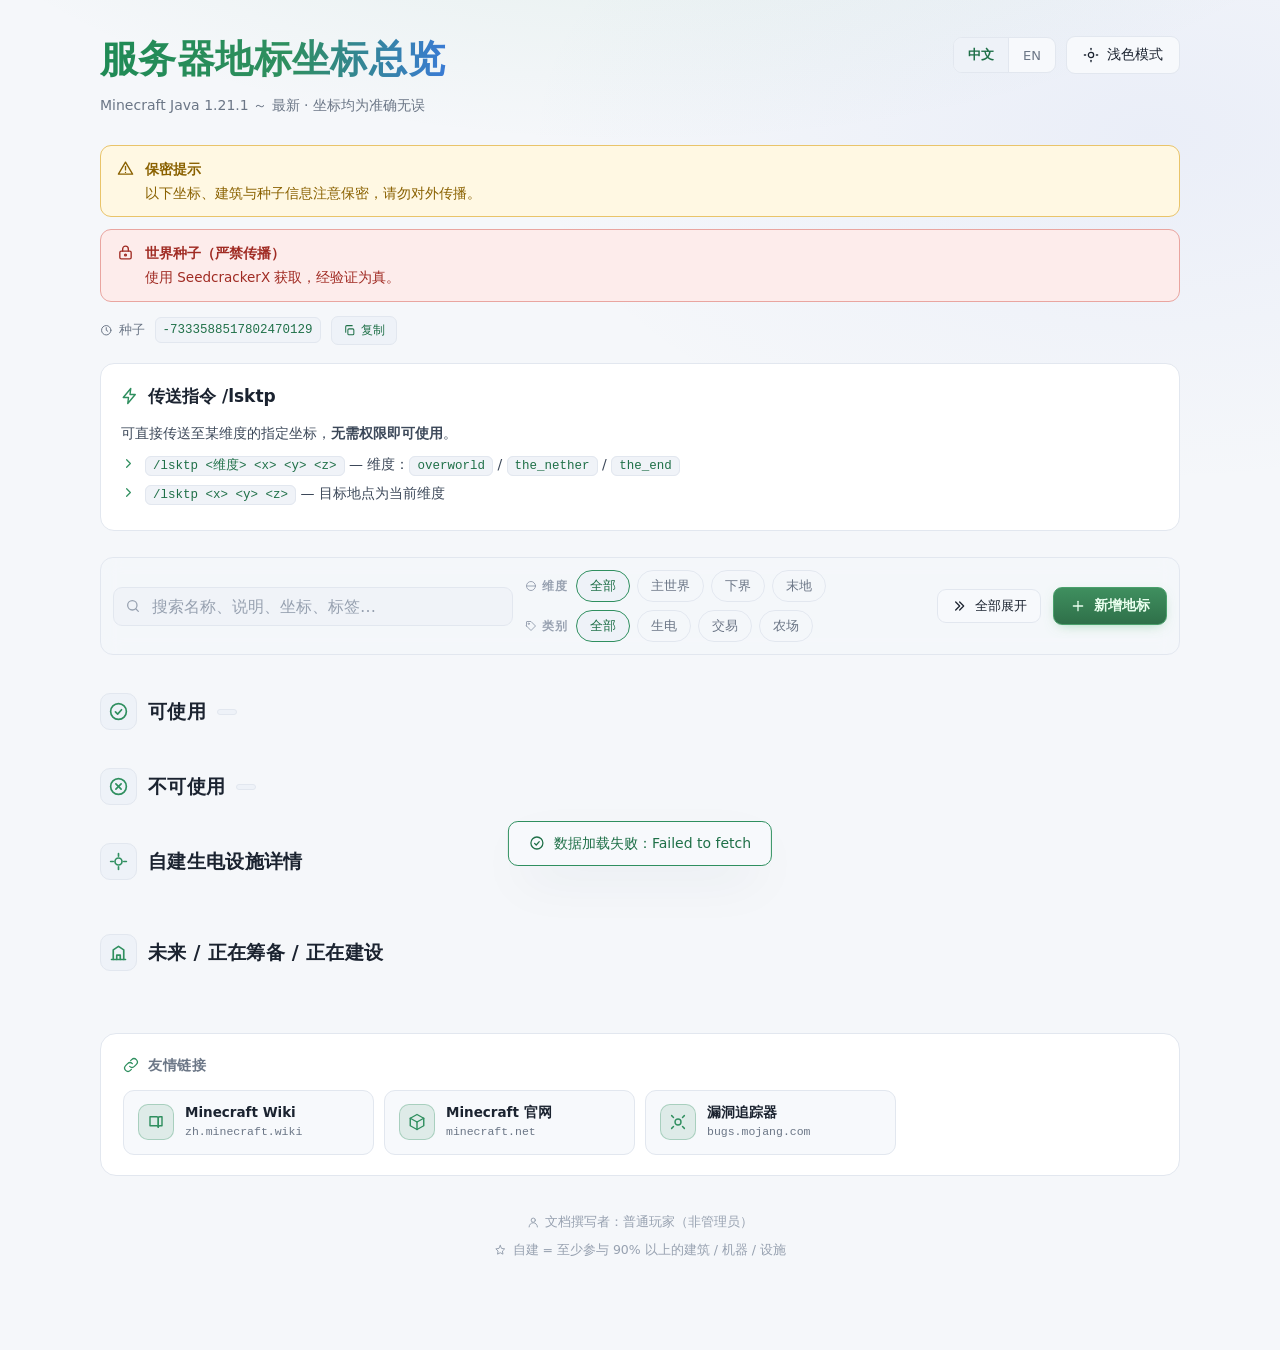
==== index.html @ e6a39f5c "Initial commit" ====
<!DOCTYPE html>
<html lang="zh-CN" data-theme="dark">
<head>
<meta charset="UTF-8">
<meta name="viewport" content="width=device-width, initial-scale=1, viewport-fit=cover, maximum-scale=5">
<meta name="theme-color" content="#0e1116">
<title>服务器地标坐标总览</title>
<style>
  :root[data-theme="dark"]{
    --bg:#0e1116; --bg-grad-1:rgba(60,140,95,.18); --bg-grad-2:rgba(90,110,220,.08);
    --panel:#161b22; --panel-2:#1c2230; --border:#252d3a; --border-hover:#3a475d;
    --text:#e6edf3; --text-2:#c6d0dc; --muted:#8b98a9; --faint:#5f6c7d;
    --accent:#5fbf7f; --accent-2:#8fe6b3;
    --over:#6ee7a8; --nether:#ff8a7a; --end:#c3a6ff;
    --code-bg:#0b0f14; --code-text:#9fd8b4; --tag-bg:#1b2230;
    --warn-bg:#2a1d0c; --warn-border:#5c4318; --warn-text:#f0c674;
    --danger-bg:#2a1113; --danger-border:#5c2226; --danger-text:#ff9a95;
    --shadow:0 10px 30px -10px rgba(0,0,0,.8);
    --hero-a:#eafff1; --hero-b:#8fe6b3; --hero-c:#6ec8ff;
    --tag-tech:#6ec8ff; --tag-trade:#f0c674; --tag-farm:#8fe6b3;
    --tag-legacy:#8b98a9; --tag-cheap:#ff9a7a; --tag-dead:#ff7b7b;
    --modal-backdrop:rgba(0,0,0,.65);
  }
  :root[data-theme="light"]{
    --bg:#f5f7fa; --bg-grad-1:rgba(60,160,110,.12); --bg-grad-2:rgba(90,120,220,.07);
    --panel:#ffffff; --panel-2:#f7f9fc; --border:#e2e7ef; --border-hover:#c3cddd;
    --text:#1b2330; --text-2:#3c4859; --muted:#6b7686; --faint:#97a1b0;
    --accent:#2f8f5f; --accent-2:#1f7048;
    --over:#1f8a55; --nether:#d1452f; --end:#7a4fd6;
    --code-bg:#f0f3f8; --code-text:#1f7048; --tag-bg:#eef2f8;
    --warn-bg:#fff8e3; --warn-border:#e9c46a; --warn-text:#8a6100;
    --danger-bg:#fdeceb; --danger-border:#e9a5a0; --danger-text:#a02b23;
    --shadow:0 20px 50px -20px rgba(31,52,80,.35);
    --hero-a:#1f8a55; --hero-b:#2f8f5f; --hero-c:#3a7bd5;
    --tag-tech:#1d6fb8; --tag-trade:#a07000; --tag-farm:#1f8a55;
    --tag-legacy:#6b7686; --tag-cheap:#c2571f; --tag-dead:#c0392b;
    --modal-backdrop:rgba(40,60,90,.42);
  }
  *{box-sizing:border-box}
  html{scroll-behavior:smooth;-webkit-text-size-adjust:100%}
  body{margin:0;background:radial-gradient(1100px 520px at 50% -220px,var(--bg-grad-1),transparent 70%),radial-gradient(900px 500px at 90% 10%,var(--bg-grad-2),transparent 70%),var(--bg);background-repeat:no-repeat;color:var(--text);font-family:"Segoe UI",system-ui,-apple-system,"PingFang SC","Hiragino Sans GB","Microsoft YaHei",sans-serif;line-height:1.65;-webkit-font-smoothing:antialiased;transition:background-color .3s ease,color .3s ease;overflow-x:hidden}
  .wrap{max-width:1120px;margin:0 auto;padding:36px 20px 90px}
  [data-anchor]{scroll-margin-top:100px}
  body.is-mobile [data-anchor]{scroll-margin-top:180px}
  .ico{width:1em;height:1em;display:inline-block;vertical-align:-0.13em;flex-shrink:0;fill:none;stroke:currentColor;stroke-width:1.9;stroke-linecap:round;stroke-linejoin:round}
  .hero-top{display:flex;justify-content:space-between;align-items:flex-start;gap:20px;flex-wrap:wrap}
  h1{margin:0;font-size:clamp(24px,3.6vw,38px);letter-spacing:.4px;line-height:1.25;background:linear-gradient(92deg,var(--hero-a),var(--hero-b) 55%,var(--hero-c));-webkit-background-clip:text;background-clip:text;color:transparent}
  .sub{color:var(--muted);font-size:14px;margin:10px 0 0}
  .stats{display:flex;gap:18px;margin-top:16px;flex-wrap:wrap}
  .stat{font-size:13px;color:var(--muted);display:flex;align-items:center;gap:7px}
  .stat b{color:var(--text);font-size:16px;font-weight:600}
  .stat .ico{font-size:15px;color:var(--accent)}
  .hero-actions{display:flex;gap:10px;flex-wrap:wrap;align-items:center}
  .lang-switch{display:inline-flex;border:1px solid var(--border);border-radius:9px;overflow:hidden;background:var(--panel-2)}
  .lang-switch button{font-size:13px;padding:8px 14px;background:transparent;border:none;color:var(--muted);transition:.16s;font-family:inherit;cursor:pointer;white-space:nowrap}
  .lang-switch button:hover{color:var(--text)}
  .lang-switch button.active{background:var(--tag-bg);color:var(--accent-2);font-weight:600}
  .lang-switch button + button{border-left:1px solid var(--border)}
  button{font-family:inherit;cursor:pointer}
  .btn{display:inline-flex;align-items:center;gap:8px;font-size:14px;padding:9px 16px;border-radius:9px;border:1px solid var(--border);background:var(--panel-2);color:var(--text);transition:.16s ease;white-space:nowrap}
  .btn:hover{border-color:var(--border-hover);transform:translateY(-1px)}
  .btn .ico{font-size:16px}
  .btn.primary{background:linear-gradient(180deg,#3f8f5f,#2f7049);border-color:#4aa06c;color:#eaffef;font-weight:600;box-shadow:0 4px 14px -6px rgba(95,191,127,.7)}
  .btn.primary:hover{filter:brightness(1.08)}
  .btn.mini{font-size:13px;padding:7px 13px}
  .btn-copy{display:inline-flex;align-items:center;gap:5px;font-size:12px;color:var(--code-text);background:var(--tag-bg);border:1px solid var(--border);padding:5px 11px;border-radius:7px;transition:.16s ease;white-space:nowrap}
  .btn-copy:hover{background:var(--panel-2);border-color:var(--border-hover)}
  .btn-copy .ico{font-size:13px}
  .btn-copy.done{background:#2c5a41;color:#eafff1;border-color:#3f8f5f}
  .notice{display:flex;gap:11px;align-items:flex-start;border-radius:11px;padding:12px 16px;font-size:13.5px;margin-top:12px;border:1px solid}
  .notice .ico{font-size:17px;margin-top:2px}
  .notice .n-body{flex:1;min-width:0}
  .notice .n-title{font-weight:600;margin-bottom:2px}
  .notice.warn{background:var(--warn-bg);border-color:var(--warn-border);color:var(--warn-text)}
  .notice.danger{background:var(--danger-bg);border-color:var(--danger-border);color:var(--danger-text)}
  .seed-row{display:flex;align-items:center;gap:10px;flex-wrap:wrap;margin-top:14px}
  .seed-label{font-size:12.5px;color:var(--muted);display:flex;align-items:center;gap:6px}
  code.inline{font-family:ui-monospace,SFMono-Regular,Consolas,Menlo,monospace;font-size:12.5px;background:var(--code-bg);border:1px solid var(--border);padding:2px 7px;border-radius:6px;color:var(--code-text)}
  .panel{background:var(--panel);border:1px solid var(--border);border-radius:14px;padding:18px 20px;margin:18px 0;transition:background-color .3s ease}
  .panel h2{margin:0 0 12px;font-size:17px;display:flex;align-items:center;gap:9px}
  .panel h2 .ico{font-size:18px;color:var(--accent)}
  .panel p{margin:6px 0;font-size:14px;color:var(--text-2)}
  .panel ul{margin:8px 0 4px;padding-left:0;list-style:none;font-size:14px;color:var(--text-2)}
  .panel li{margin:6px 0;display:flex;gap:9px;align-items:flex-start}
  .panel li .ico{font-size:15px;color:var(--accent);margin-top:3px}
  .panel .muted{color:var(--muted);font-size:13px}
  .toolbar{display:flex;gap:12px;align-items:center;flex-wrap:wrap;position:sticky;top:0;z-index:20;margin:26px 0 6px;padding:12px;background:color-mix(in srgb,var(--bg) 82%,transparent);backdrop-filter:blur(10px);-webkit-backdrop-filter:blur(10px);border:1px solid var(--border);border-radius:13px}
  .search-box{flex:1;min-width:190px;position:relative;display:flex;align-items:center}
  .search-box .ico{position:absolute;left:12px;font-size:16px;color:var(--faint);pointer-events:none}
  #search{width:100%;background:var(--code-bg);border:1px solid var(--border);border-radius:9px;padding:9px 13px 9px 38px;color:var(--text);font-size:16px;font-family:inherit;outline:none;transition:.16s;-webkit-appearance:none;appearance:none}
  #search::placeholder{color:var(--faint)}
  #search:focus{border-color:var(--accent);box-shadow:0 0 0 3px rgba(95,191,127,.13)}
  .filter-rows{display:flex;flex-direction:column;gap:8px;flex:1;min-width:0}
  .filter-row{display:flex;gap:7px;flex-wrap:wrap;align-items:center}
  .filter-label{font-size:11.5px;color:var(--faint);font-weight:600;letter-spacing:.5px;text-transform:uppercase;display:inline-flex;align-items:center;gap:5px;margin-right:2px}
  .filter-label .ico{font-size:12px}
  .chip{display:inline-flex;align-items:center;gap:6px;font-size:13px;padding:6px 13px;border-radius:999px;border:1px solid var(--border);background:transparent;color:var(--muted);transition:.16s}
  .chip .ico{font-size:14px}
  .chip:hover{color:var(--text);border-color:var(--border-hover)}
  .chip.active{background:var(--tag-bg);border-color:var(--accent);color:var(--accent-2)}
  .chip.active .ico{color:var(--accent)}
  .sec-title{display:flex;align-items:center;gap:11px;margin:38px 0 16px;font-size:19px;font-weight:600;letter-spacing:.3px}
  .sec-title .st-ico{font-size:21px;color:var(--accent);display:inline-flex;padding:7px;border-radius:10px;background:var(--tag-bg);border:1px solid var(--border)}
  .sec-title .count{font-size:12px;font-weight:500;color:var(--muted);background:var(--tag-bg);border:1px solid var(--border);padding:2px 9px;border-radius:999px}
  .lm{display:flex;justify-content:space-between;align-items:center;gap:16px;background:var(--panel);border:1px solid var(--border);border-radius:12px;padding:12px 16px;margin-bottom:10px;transition:.16s ease}
  .lm:hover{border-color:var(--border-hover);background:var(--panel-2);transform:translateY(-1px)}
  .lm-left{min-width:0;flex:1}
  .lm-name{font-weight:600;display:flex;align-items:center;gap:8px;flex-wrap:wrap;font-size:15px}
  .lm-name .ico{font-size:15px;color:var(--accent)}
  .lm-note{font-size:13px;color:var(--muted);margin-top:3px}
  .lm-right{display:flex;align-items:center;gap:10px;flex-shrink:0}
  .coords{font-family:ui-monospace,SFMono-Regular,Consolas,Menlo,monospace;font-size:13px;letter-spacing:.3px;background:var(--code-bg);border:1px solid var(--border);padding:5px 10px;border-radius:7px;color:var(--code-text);white-space:nowrap}
  .tag{font-size:11px;font-weight:600;color:var(--muted);background:var(--tag-bg);border:1px solid var(--border);padding:1px 7px;border-radius:5px;display:inline-flex;align-items:center;gap:4px;letter-spacing:.2px;line-height:1.5;transition:transform .16s ease,filter .16s ease,box-shadow .16s ease}
  .tag .ico{font-size:10px}
  .tag[data-tag]{cursor:pointer;user-select:none;-webkit-tap-highlight-color:transparent}
  .tag[data-tag]:hover{transform:translateY(-1px);filter:brightness(1.22);box-shadow:0 3px 10px -4px currentColor}
  .tag.tech{color:var(--tag-tech);border-color:color-mix(in srgb,var(--tag-tech) 40%,transparent);background:color-mix(in srgb,var(--tag-tech) 11%,transparent)}
  .tag.trade{color:var(--tag-trade);border-color:color-mix(in srgb,var(--tag-trade) 45%,transparent);background:color-mix(in srgb,var(--tag-trade) 13%,transparent)}
  .tag.farm{color:var(--tag-farm);border-color:color-mix(in srgb,var(--tag-farm) 40%,transparent);background:color-mix(in srgb,var(--tag-farm) 11%,transparent)}
  .tag.legacy{color:var(--tag-legacy);border-color:color-mix(in srgb,var(--tag-legacy) 40%,transparent);background:color-mix(in srgb,var(--tag-legacy) 10%,transparent)}
  .tag.cheap{color:var(--tag-cheap);border-color:color-mix(in srgb,var(--tag-cheap) 40%,transparent);background:color-mix(in srgb,var(--tag-cheap) 11%,transparent)}
  .tag.dead{color:var(--tag-dead);border-color:color-mix(in srgb,var(--tag-dead) 45%,transparent);background:color-mix(in srgb,var(--tag-dead) 12%,transparent)}
  .tag.self{color:var(--text-2)}
  .dim-badge{display:inline-flex;align-items:center;gap:5px;font-size:12px;padding:2px 9px;border-radius:999px;border:1px solid;white-space:nowrap}
  .dim-badge .ico{font-size:12px}
  .dim-badge.overworld{color:var(--over);border-color:color-mix(in srgb,var(--over) 40%,transparent);background:color-mix(in srgb,var(--over) 10%,transparent)}
  .dim-badge.nether{color:var(--nether);border-color:color-mix(in srgb,var(--nether) 40%,transparent);background:color-mix(in srgb,var(--nether) 10%,transparent)}
  .dim-badge.end{color:var(--end);border-color:color-mix(in srgb,var(--end) 40%,transparent);background:color-mix(in srgb,var(--end) 10%,transparent)}
  .lm.dead{opacity:.72}
  .lm.dead .coords{color:var(--muted);text-decoration:line-through;text-decoration-color:#e5534b}
  .lm-group{display:block;padding:0;overflow:hidden}
  .lm-group:hover{transform:none;background:var(--panel);border-color:var(--border-hover)}
  .lm-main{display:flex;justify-content:space-between;align-items:center;gap:16px;padding:12px 16px;cursor:pointer;outline:none;transition:background-color .16s ease}
  .lm-main:hover{background:var(--panel-2)}
  .lm-main:focus-visible{background:var(--panel-2);box-shadow:inset 0 0 0 2px var(--accent)}
  .lm-group.open .lm-main{background:var(--panel-2)}
  .child-count{font-size:11px;font-weight:500;color:var(--accent-2);background:color-mix(in srgb,var(--accent) 12%,transparent);border:1px solid color-mix(in srgb,var(--accent) 35%,transparent);padding:1px 8px;border-radius:999px;display:inline-flex;align-items:center;gap:4px}
  .child-count .ico{font-size:11px}
  .expand-hint{display:inline-flex;align-items:center;gap:6px;font-size:12.5px;color:var(--muted);background:var(--tag-bg);border:1px solid var(--border);padding:5px 11px;border-radius:7px;transition:.16s ease}
  .lm-main:hover .expand-hint{color:var(--accent-2);border-color:var(--border-hover)}
  .chev{transition:transform .22s ease;font-size:13px}
  .lm-group.open .chev{transform:rotate(90deg)}
  .lm-children{display:none;border-top:1px solid var(--border);padding:8px 12px 12px 14px;background:color-mix(in srgb,var(--panel-2) 60%,transparent)}
  .lm-group.open .lm-children{display:block}
  .child-row{display:flex;align-items:center;gap:10px;padding:8px 10px;border-radius:9px;transition:background-color .16s ease}
  .child-row + .child-row{border-top:1px dashed color-mix(in srgb,var(--border) 80%,transparent)}
  .child-row:hover{background:var(--panel-2)}
  .child-label{display:inline-flex;align-items:center;gap:6px;font-size:12.5px;color:var(--muted);min-width:74px;flex-shrink:0}
  .child-label .ico{font-size:12px;color:var(--accent)}
  .child-row .coords{flex-shrink:0}
  .child-row .btn-copy{margin-left:auto}
  .machines{display:grid;grid-template-columns:repeat(auto-fill,minmax(340px,1fr));gap:14px}
  .machine{background:var(--panel);border:1px solid var(--border);border-radius:13px;padding:16px 18px;transition:.16s ease}
  .machine:hover{border-color:var(--border-hover);transform:translateY(-2px)}
  .machine h3{margin:0 0 12px;font-size:16px;display:flex;align-items:center;gap:9px;flex-wrap:wrap}
  .machine h3 .ico{font-size:17px;color:var(--accent)}
  .kv{display:flex;gap:9px;font-size:13.5px;margin:7px 0;align-items:flex-start}
  .kv .k{color:var(--muted);flex-shrink:0;min-width:44px;display:inline-flex;align-items:center;gap:5px;font-size:12.5px}
  .kv .k .ico{font-size:13px;color:var(--accent)}
  .kv .v{color:var(--text-2);min-width:0}
  .kv .v code{font-family:ui-monospace,SFMono-Regular,Consolas,Menlo,monospace;font-size:12.5px;color:var(--code-text);background:var(--code-bg);border:1px solid var(--border);padding:1px 7px;border-radius:5px;display:inline-block;margin:2px 4px 2px 0}
  .products{display:flex;flex-wrap:wrap;gap:6px;margin-top:2px}
  .products span{font-size:12px;color:var(--muted);background:var(--tag-bg);border:1px solid var(--border);padding:1px 8px;border-radius:6px}
  .future{display:grid;grid-template-columns:repeat(auto-fill,minmax(240px,1fr));gap:12px}
  .fut{display:flex;align-items:center;gap:10px;background:var(--panel);border:1px dashed var(--border-hover);border-radius:11px;padding:13px 16px;font-size:14.5px;color:var(--text-2);flex-wrap:wrap}
  .fut .ico{font-size:15px;color:var(--accent)}
  .fut .fut-note{font-size:12px;color:var(--muted);margin-left:auto;white-space:nowrap}
  .friend-links{margin-top:46px;background:var(--panel);border:1px solid var(--border);border-radius:16px;padding:20px 22px}
  .friend-links h3{margin:0 0 14px;font-size:13.5px;font-weight:600;letter-spacing:.6px;text-transform:uppercase;color:var(--muted);display:flex;align-items:center;gap:9px}
  .friend-links h3 .ico{font-size:16px;color:var(--accent)}
  .flink-list{display:grid;grid-template-columns:repeat(auto-fill,minmax(220px,1fr));gap:10px}
  .flink{display:flex;align-items:center;gap:11px;padding:12px 14px;border-radius:11px;background:var(--panel-2);border:1px solid var(--border);color:var(--text-2);text-decoration:none;transition:.16s ease;min-width:0}
  .flink:hover{border-color:color-mix(in srgb,var(--accent) 55%,transparent);transform:translateY(-2px)}
  .flink-ico{width:36px;height:36px;flex-shrink:0;border-radius:10px;display:inline-flex;align-items:center;justify-content:center;background:color-mix(in srgb,var(--accent) 12%,transparent);border:1px solid color-mix(in srgb,var(--accent) 30%,transparent);color:var(--accent);font-size:18px}
  .flink-body{display:flex;flex-direction:column;gap:1px;flex:1;min-width:0}
  .flink-title{font-weight:600;font-size:13.5px;color:var(--text);line-height:1.35;overflow:hidden;text-overflow:ellipsis;white-space:nowrap}
  .flink-sub{font-size:11.5px;color:var(--muted);font-family:ui-monospace,monospace;overflow:hidden;text-overflow:ellipsis;white-space:nowrap}
  .flink-ext{font-size:14px;color:var(--faint);flex-shrink:0}
  #toast{position:fixed;left:50%;bottom:34px;transform:translate(-50%,20px);display:flex;align-items:center;gap:9px;background:var(--panel-2);border:1px solid var(--accent);color:var(--accent-2);padding:10px 20px;border-radius:10px;font-size:14px;opacity:0;pointer-events:none;transition:.25s ease;z-index:99;box-shadow:var(--shadow);max-width:calc(100vw - 32px)}
  #toast.show{opacity:1;transform:translate(-50%,0)}
  #toast .ico{font-size:16px}
  .empty{text-align:center;color:var(--muted);font-size:14px;padding:50px 0;display:none}
  .empty .ico{font-size:34px;color:var(--faint);display:block;margin:0 auto 12px}
  footer{margin-top:36px;text-align:center;color:var(--faint);font-size:12.5px;display:flex;flex-direction:column;align-items:center;gap:8px}

  /* ==================== 新增地标模态弹窗样式 ==================== */
  .add-modal{position:fixed;inset:0;z-index:300;display:flex;align-items:center;justify-content:center;padding:20px;opacity:0;pointer-events:none;transition:opacity .22s ease}
  .add-modal.open{opacity:1;pointer-events:auto}
  .add-modal-backdrop{position:absolute;inset:0;background:var(--modal-backdrop);backdrop-filter:blur(5px);-webkit-backdrop-filter:blur(5px)}
  .add-modal-box{position:relative;z-index:1;background:var(--panel);border:1px solid var(--border);border-radius:16px;padding:28px 30px 24px;max-width:560px;width:100%;max-height:85vh;overflow-y:auto;box-shadow:var(--shadow);transform:translateY(14px) scale(.96);transition:transform .24s cubic-bezier(.2,.9,.3,1.2)}
  .add-modal.open .add-modal-box{transform:translateY(0) scale(1)}
  .add-modal-close{position:absolute;top:14px;right:14px;width:34px;height:34px;border-radius:9px;display:inline-flex;align-items:center;justify-content:center;background:transparent;border:1px solid var(--border);color:var(--muted);font-size:16px;transition:.16s;cursor:pointer}
  .add-modal-close:hover{color:var(--text);border-color:var(--border-hover);background:var(--panel-2)}
  .add-modal-title{margin:0 0 4px;font-size:20px;font-weight:700;display:flex;align-items:center;gap:10px}
  .add-modal-title .ico{font-size:22px;color:var(--accent)}
  .add-modal-subtitle{margin:0 0 20px;font-size:13px;color:var(--muted)}
  .add-form{display:flex;flex-direction:column;gap:16px}
  .form-group{display:flex;flex-direction:column;gap:5px}
  .form-row{display:grid;grid-template-columns:1fr 1fr;gap:12px}
  .form-row-3{grid-template-columns:1fr 1fr 1fr}
  .form-label{font-size:13px;font-weight:600;color:var(--text-2);display:flex;align-items:center;gap:4px}
  .required{color:#e5534b;font-weight:700}
  .form-input,.form-select,.form-textarea{width:100%;background:var(--code-bg);border:1px solid var(--border);border-radius:9px;padding:10px 13px;color:var(--text);font-size:15px;font-family:inherit;outline:none;transition:.16s;-webkit-appearance:none;appearance:none}
  .form-input:focus,.form-select:focus,.form-textarea:focus{border-color:var(--accent);box-shadow:0 0 0 3px rgba(95,191,127,.13)}
  .form-input::placeholder{color:var(--faint)}
  .form-select{background-image:url("data:image/svg+xml,%3Csvg xmlns='http://www.w3.org/2000/svg' width='12' height='12' viewBox='0 0 24 24' fill='none' stroke='%238b98a9' stroke-width='2'%3E%3Cpath d='m6 9 6 6 6-6'/%3E%3C/svg%3E");background-repeat:no-repeat;background-position:right 12px center;padding-right:36px;cursor:pointer}
  .form-textarea{resize:vertical;min-height:70px;line-height:1.6}
  .form-error{font-size:12px;color:#e5534b;min-height:0;transition:min-height .16s}
  .form-error.show{min-height:16px}
  .tag-picker{display:flex;flex-wrap:wrap;gap:7px}
  .tag-chip{display:inline-flex;align-items:center;font-size:13px;padding:6px 14px;border-radius:999px;border:1px solid var(--border);background:transparent;color:var(--muted);transition:.16s;cursor:pointer;font-family:inherit}
  .tag-chip:hover{border-color:var(--border-hover);color:var(--text)}
  .tag-chip.active{background:color-mix(in srgb,var(--accent) 14%,transparent);border-color:color-mix(in srgb,var(--accent) 55%,transparent);color:var(--accent-2);font-weight:600}
  .mode-switch{display:inline-flex;border:1px solid var(--border);border-radius:9px;overflow:hidden;background:var(--panel-2)}
  .mode-btn{font-size:13px;padding:8px 16px;background:transparent;border:none;color:var(--muted);transition:.16s;cursor:pointer;font-family:inherit;white-space:nowrap}
  .mode-btn:hover{color:var(--text)}
  .mode-btn.active{background:var(--tag-bg);color:var(--accent-2);font-weight:600}
  .mode-btn + .mode-btn{border-left:1px solid var(--border)}
  .location-row{display:flex;align-items:center;gap:8px;margin-bottom:8px;flex-wrap:wrap}
  .location-row .form-input{flex:1;min-width:80px}
  .location-row .location-label{flex:0 0 100px;font-size:12px}
  .location-row .btn-remove-location{width:36px;height:36px;border-radius:8px;display:inline-flex;align-items:center;justify-content:center;background:transparent;border:1px solid var(--border);color:var(--muted);font-size:14px;transition:.16s;cursor:pointer;flex-shrink:0}
  .location-row .btn-remove-location:hover{color:#e5534b;border-color:#e5534b;background:color-mix(in srgb,#e5534b 10%,transparent)}
  .btn-add-location{display:inline-flex;align-items:center;gap:6px;font-size:13px;padding:7px 14px;border-radius:8px;border:1px dashed var(--border-hover);background:transparent;color:var(--muted);transition:.16s;cursor:pointer;font-family:inherit}
  .btn-add-location:hover{color:var(--accent-2);border-color:var(--accent)}
  .form-actions{display:flex;justify-content:flex-end;gap:10px;padding-top:8px;border-top:1px solid var(--border)}
  .btn-cancel{background:transparent;border:1px solid var(--border);color:var(--muted)}
  .btn-cancel:hover{color:var(--text);border-color:var(--border-hover)}

  body.is-mobile .add-modal{align-items:flex-end;padding:0}
  body.is-mobile .add-modal-box{border-radius:22px 22px 0 0;padding:28px 20px calc(24px + env(safe-area-inset-bottom,0px));max-width:100%;transform:translateY(100%);transition:transform .32s cubic-bezier(.2,.9,.3,1.02)}
  body.is-mobile .add-modal.open .add-modal-box{transform:translateY(0)}
  body.is-mobile .add-modal-box::before{content:'';position:absolute;top:9px;left:50%;transform:translateX(-50%);width:42px;height:4px;border-radius:2px;background:color-mix(in srgb,var(--muted) 50%,transparent)}
  body.is-mobile .form-row{grid-template-columns:1fr}
  body.is-mobile .form-row-3{grid-template-columns:1fr 1fr 1fr}
  body.is-mobile .form-input,body.is-mobile .form-select{font-size:16px;min-height:44px}
  body.is-mobile .tag-chip{padding:8px 16px;font-size:14px;min-height:38px}
  body.is-mobile .mode-btn{padding:10px 16px;font-size:14px;min-height:40px}
  body.is-mobile .form-actions{flex-direction:column-reverse}
  body.is-mobile .form-actions .btn{width:100%;justify-content:center;min-height:46px}

  @media (prefers-reduced-motion:reduce){*,*::before,*::after{animation-duration:.01ms !important;transition-duration:.01ms !important;scroll-behavior:auto !important}}
  body.is-mobile .wrap{padding:18px 12px calc(80px + env(safe-area-inset-bottom,0px))}
  body.is-mobile .hero-top{flex-direction:column;align-items:stretch;gap:12px}
  body.is-mobile h1{font-size:22px}
  body.is-mobile .btn .lbl{display:none}
  body.is-mobile .toolbar{margin:16px -12px 4px;padding:10px 12px;border-radius:0;flex-direction:column;align-items:stretch;background:color-mix(in srgb,var(--bg) 92%,transparent)}
  body.is-mobile .search-box{width:100%}
  body.is-mobile .lm{flex-direction:column;align-items:stretch;gap:10px;padding:14px}
  body.is-mobile .lm-right{width:100%;flex-wrap:wrap;justify-content:space-between;gap:8px;padding-top:8px;border-top:1px dashed color-mix(in srgb,var(--border) 70%,transparent)}
  body.is-mobile .machines,body.is-mobile .future{grid-template-columns:1fr}
  body.is-mobile .flink-list{grid-template-columns:1fr}
  body.is-mobile #toast{bottom:calc(80px + env(safe-area-inset-bottom,0px))}
</style>
</head>
<body>
<div class="wrap">

  <header id="anchor-hero">
    <div class="hero-top">
      <div>
        <h1>服务器地标坐标总览</h1>
        <p class="sub">Minecraft Java 1.21.1 ～ 最新 · 坐标均为准确无误</p>
      </div>
      <div class="hero-actions">
        <div class="lang-switch" role="group" aria-label="Language">
          <button data-lang="zh" class="active">中文</button>
          <button data-lang="en">EN</button>
        </div>
        <button class="btn" id="btn-theme" title="Theme">
          <svg class="ico" id="theme-ico" viewBox="0 0 24 24"><path d="M21 12.8A9 9 0 1 1 11.2 3a7 7 0 0 0 9.8 9.8z"/></svg>
          <span class="lbl" id="theme-lbl">深色模式</span>
        </button>
      </div>
    </div>
    <div class="stats" id="stats"></div>
    <div class="notice warn">
      <svg class="ico" viewBox="0 0 24 24"><path d="M12 3 2 20h20L12 3z"/><path d="M12 9v5"/><path d="M12 17.5h.01"/></svg>
      <div class="n-body">
        <div class="n-title">保密提示</div>
        <div>以下坐标、建筑与种子信息注意保密，请勿对外传播。</div>
      </div>
    </div>
    <div class="notice danger">
      <svg class="ico" viewBox="0 0 24 24"><rect x="4" y="10" width="16" height="11" rx="2"/><path d="M8 10V7a4 4 0 0 1 8 0v3"/><circle cx="12" cy="15.5" r="1.3"/></svg>
      <div class="n-body">
        <div class="n-title">世界种子（严禁传播）</div>
        <div>使用 SeedcrackerX 获取，经验证为真。</div>
      </div>
    </div>
    <div class="seed-row">
      <span class="seed-label">
        <svg class="ico" viewBox="0 0 24 24"><circle cx="12" cy="12" r="9"/><path d="M12 7v5l3 2"/></svg>
        <span>种子</span>
      </span>
      <code class="inline">-7333588517802470129</code>
      <button class="btn-copy" data-copy="-7333588517802470129" title="Copy seed">
        <svg class="ico" viewBox="0 0 24 24"><rect x="9" y="9" width="11" height="11" rx="2"/><path d="M5 15V5a2 2 0 0 1 2-2h10"/></svg>
        <span>复制</span>
      </button>
    </div>
  </header>

  <section class="panel" id="anchor-lsktp">
    <h2>
      <svg class="ico" viewBox="0 0 24 24"><path d="M13 2 3 14h7l-1 8 10-12h-7l1-8z"/></svg>
      <span>传送指令 /lsktp</span>
    </h2>
    <p>可直接传送至某维度的指定坐标，<b>无需权限即可使用</b>。</p>
    <ul>
      <li><svg class="ico" viewBox="0 0 24 24"><path d="m9 6 6 6-6 6"/></svg>
        <span><code class="inline">/lsktp &lt;维度&gt; &lt;x&gt; &lt;y&gt; &lt;z&gt;</code> — 维度：<code class="inline">overworld</code> / <code class="inline">the_nether</code> / <code class="inline">the_end</code></span>
      </li>
      <li><svg class="ico" viewBox="0 0 24 24"><path d="m9 6 6 6-6 6"/></svg>
        <span><code class="inline">/lsktp &lt;x&gt; &lt;y&gt; &lt;z&gt;</code> — 目标地点为当前维度</span>
      </li>
    </ul>
  </section>

  <div class="toolbar">
    <div class="search-box">
      <svg class="ico" viewBox="0 0 24 24"><circle cx="11" cy="11" r="7"/><path d="m20 20-3.5-3.5"/></svg>
      <input id="search" type="search" placeholder="搜索名称、说明、坐标、标签…" autocomplete="off">
    </div>
    <div class="filter-rows">
      <div class="filter-row">
        <span class="filter-label">
          <svg class="ico" viewBox="0 0 24 24"><circle cx="12" cy="12" r="9"/><path d="M3 12h18"/></svg>
          <span>维度</span>
        </span>
        <button class="chip active" data-dim="all">全部</button>
        <button class="chip" data-dim="overworld">主世界</button>
        <button class="chip" data-dim="nether">下界</button>
        <button class="chip" data-dim="end">末地</button>
      </div>
      <div class="filter-row">
        <span class="filter-label">
          <svg class="ico" viewBox="0 0 24 24"><path d="M3 12V4a1 1 0 0 1 1-1h8l9 9-9 9-9-9z"/><circle cx="7.5" cy="7.5" r="1.3"/></svg>
          <span>类别</span>
        </span>
        <button class="chip active" data-cat="all">全部</button>
        <button class="chip" data-cat="tech">生电</button>
        <button class="chip" data-cat="trade">交易</button>
        <button class="chip" data-cat="farm">农场</button>
      </div>
    </div>
    <button class="btn mini" id="btn-expand-all" title="Expand all">
      <svg class="ico" id="expand-all-ico" viewBox="0 0 24 24"><path d="m7 6 6 6-6 6"/><path d="m13 6 6 6-6 6"/></svg>
      <span id="expand-all-lbl">全部展开</span>
    </button>
    <button class="btn primary" id="btn-add-landmark" title="Add landmark">
      <svg class="ico" viewBox="0 0 24 24"><path d="M12 5v14"/><path d="M5 12h14"/></svg>
      <span class="lbl">新增地标</span>
    </button>
  </div>

  <h2 class="sec-title" id="anchor-usable">
    <span class="st-ico"><svg class="ico" viewBox="0 0 24 24"><circle cx="12" cy="12" r="9"/><path d="m8.5 12.5 2.5 2.5 4.5-5"/></svg></span>
    <span>可使用</span>
    <span class="count" id="cnt-usable"></span>
  </h2>
  <div data-section id="sec-usable"></div>

  <h2 class="sec-title" id="anchor-unusable">
    <span class="st-ico"><svg class="ico" viewBox="0 0 24 24"><circle cx="12" cy="12" r="9"/><path d="m9 9 6 6"/><path d="m15 9-6 6"/></svg></span>
    <span>不可使用</span>
    <span class="count" id="cnt-unusable"></span>
  </h2>
  <div data-section id="sec-unusable"></div>

  <div class="empty" id="empty">
    <svg class="ico" viewBox="0 0 24 24"><circle cx="11" cy="11" r="7"/><path d="m20 20-3.5-3.5"/></svg>
    <span>没有匹配的地标，换个关键词或筛选条件试试～</span>
  </div>

  <h2 class="sec-title" id="anchor-machines">
    <span class="st-ico"><svg class="ico" viewBox="0 0 24 24"><circle cx="12" cy="12" r="4"/><path d="M12 3v3"/><path d="M12 18v3"/><path d="M3 12h3"/><path d="M18 12h3"/></svg></span>
    <span>自建生电设施详情</span>
  </h2>
  <div class="machines" id="machines"></div>

  <h2 class="sec-title" id="anchor-future">
    <span class="st-ico"><svg class="ico" viewBox="0 0 24 24"><path d="M4 20h16"/><path d="M6 20V9l6-4 6 4v11"/><path d="M10 20v-5h4v5"/></svg></span>
    <span>未来 / 正在筹备 / 正在建设</span>
  </h2>
  <div class="future" id="future"></div>

  <section class="friend-links" id="anchor-links">
    <h3>
      <svg class="ico" viewBox="0 0 24 24"><path d="M10 14a5 5 0 0 0 7.07 0l3-3a5 5 0 0 0-7.07-7.07l-1.5 1.5"/><path d="M14 10a5 5 0 0 0-7.07 0l-3 3a5 5 0 0 0 7.07 7.07l1.5-1.5"/></svg>
      <span>友情链接</span>
    </h3>
    <div class="flink-list">
      <a class="flink" href="https://zh.minecraft.wiki/" target="_blank" rel="noopener noreferrer">
        <span class="flink-ico"><svg class="ico" viewBox="0 0 24 24"><path d="M4 5h9a2 2 0 0 1 2 2v12a2 2 0 0 0-2-2H4z"/><path d="M20 5h-3a2 2 0 0 0-2 2v12a2 2 0 0 1 2-2h3z"/></svg></span>
        <span class="flink-body">
          <span class="flink-title">Minecraft Wiki</span>
          <span class="flink-sub">zh.minecraft.wiki</span>
        </span>
      </a>
      <a class="flink" href="https://www.minecraft.net/" target="_blank" rel="noopener noreferrer">
        <span class="flink-ico"><svg class="ico" viewBox="0 0 24 24"><path d="M12 2 3 7v10l9 5 9-5V7z"/><path d="m3 7 9 5 9-5"/><path d="M12 12v10"/></svg></span>
        <span class="flink-body">
          <span class="flink-title">Minecraft 官网</span>
          <span class="flink-sub">minecraft.net</span>
        </span>
      </a>
      <a class="flink" href="https://bugs.mojang.com/" target="_blank" rel="noopener noreferrer">
        <span class="flink-ico"><svg class="ico" viewBox="0 0 24 24"><circle cx="12" cy="12" r="4"/><path d="m6 6-2.5-2.5"/><path d="m18 6 2.5-2.5"/><path d="m6 18-2.5 2.5"/><path d="m18 18 2.5 2.5"/></svg></span>
        <span class="flink-body">
          <span class="flink-title">漏洞追踪器</span>
          <span class="flink-sub">bugs.mojang.com</span>
        </span>
      </a>
    </div>
  </section>

  <footer>
    <div style="display:flex;align-items:center;gap:6px">
      <svg class="ico" viewBox="0 0 24 24"><circle cx="12" cy="8" r="4"/><path d="M4 21a8 8 0 0 1 16 0"/></svg>
      <span>文档撰写者：普通玩家（非管理员）</span>
    </div>
    <div style="display:flex;align-items:center;gap:6px">
      <svg class="ico" viewBox="0 0 24 24"><path d="m12 3 2.5 5.5 6 .8-4.3 4.2 1 6-5.2-2.8L6.8 19.5l1-6L3.5 9.3l6-.8L12 3z"/></svg>
      <span>自建 = 至少参与 90% 以上的建筑 / 机器 / 设施</span>
    </div>
  </footer>
</div>

<!-- ==================== 新增地标模态弹窗 ==================== -->
<div class="add-modal" id="add-modal" aria-hidden="true">
  <div class="add-modal-backdrop" id="add-modal-backdrop"></div>
  <div class="add-modal-box" role="dialog" aria-modal="true" aria-labelledby="add-modal-title">
    <button class="add-modal-close" id="add-modal-close" aria-label="Close">
      <svg class="ico" viewBox="0 0 24 24"><path d="m6 6 12 12"/><path d="m18 6-12 12"/></svg>
    </button>
    <h2 class="add-modal-title" id="add-modal-title">
      <svg class="ico" viewBox="0 0 24 24"><path d="M12 5v14"/><path d="M5 12h14"/></svg>
      新增地标
    </h2>
    <p class="add-modal-subtitle">填写以下信息，提交后即刻生效</p>
    <form class="add-form" id="add-form">
      <div class="form-group">
        <label class="form-label" for="add-name-zh">名称（中文）<span class="required">*</span></label>
        <input class="form-input" type="text" id="add-name-zh" placeholder="例如：蘑菇岛" required>
        <span class="form-error" id="error-name-zh"></span>
      </div>
      <div class="form-group">
        <label class="form-label" for="add-name-en">英文名称（可选）</label>
        <input class="form-input" type="text" id="add-name-en" placeholder="例如：Mushroom Island">
      </div>
      <div class="form-row">
        <div class="form-group">
          <label class="form-label" for="add-dim">维度<span class="required">*</span></label>
          <select class="form-select" id="add-dim" required>
            <option value="overworld">主世界</option>
            <option value="nether">下界</option>
            <option value="end">末地</option>
          </select>
        </div>
        <div class="form-group">
          <label class="form-label" for="add-category">状态</label>
          <select class="form-select" id="add-category">
            <option value="usable">可使用</option>
            <option value="unusable">不可使用</option>
            <option value="future">未来计划</option>
          </select>
        </div>
      </div>
      <div class="form-group">
        <label class="form-label">标签（可多选）</label>
        <div class="tag-picker" id="add-tag-picker">
          <button type="button" class="tag-chip" data-tag="生电">生电</button>
          <button type="button" class="tag-chip" data-tag="交易">交易</button>
          <button type="button" class="tag-chip" data-tag="农场">农场</button>
          <button type="button" class="tag-chip" data-tag="自建">自建</button>
          <button type="button" class="tag-chip" data-tag="遗留">遗留</button>
          <button type="button" class="tag-chip" data-tag="低价">低价</button>
          <button type="button" class="tag-chip" data-tag="已毁">已毁</button>
        </div>
      </div>
      <div class="form-group">
        <label class="form-label">坐标模式</label>
        <div class="mode-switch" id="add-mode-switch">
          <button type="button" class="mode-btn active" data-mode="single">单点坐标</button>
          <button type="button" class="mode-btn" data-mode="multi">多地点列表</button>
        </div>
      </div>
      <div id="add-single-coords">
        <div class="form-row form-row-3">
          <div class="form-group">
            <label class="form-label" for="add-x">X 坐标<span class="required">*</span></label>
            <input class="form-input" type="number" id="add-x" placeholder="-683" required>
          </div>
          <div class="form-group">
            <label class="form-label" for="add-y">Y 坐标</label>
            <input class="form-input" type="number" id="add-y" placeholder="68">
          </div>
          <div class="form-group">
            <label class="form-label" for="add-z">Z 坐标</label>
            <input class="form-input" type="number" id="add-z" placeholder="-96">
          </div>
        </div>
      </div>
      <div id="add-multi-coords" style="display:none">
        <div class="form-group">
          <label class="form-label">地点列表</label>
          <div id="add-location-list"></div>
          <button type="button" class="btn-add-location" id="btn-add-location">
            <svg class="ico" viewBox="0 0 24 24"><path d="M12 5v14"/><path d="M5 12h14"/></svg>
            添加一个地点
          </button>
        </div>
      </div>
      <div class="form-group">
        <label class="form-label" for="add-note">补充说明</label>
        <textarea class="form-input form-textarea" id="add-note" rows="3" placeholder="例如：包含满级附魔台及相关设施"></textarea>
      </div>
      <div class="form-actions">
        <button type="button" class="btn btn-cancel" id="add-cancel">取消</button>
        <button type="submit" class="btn primary" id="add-submit">
          <svg class="ico" viewBox="0 0 24 24"><path d="m5 12.5 4.5 4.5L19 7.5"/></svg>
          提交
        </button>
      </div>
    </form>
  </div>
</div>

<div id="toast">
  <svg class="ico" viewBox="0 0 24 24"><circle cx="12" cy="12" r="9"/><path d="m8.5 12.5 2.5 2.5 4.5-5"/></svg>
  <span id="toast-msg"></span>
</div>

<script>
const API_BASE = 'https://api.sunwe.dpdns.org';

const ICON = {
  pin:      '<svg class="ico" viewBox="0 0 24 24"><path d="M12 21s7-6.3 7-11a7 7 0 1 0-14 0c0 4.7 7 11 7 11z"/><circle cx="12" cy="10" r="2.5"/></svg>',
  copy:     '<svg class="ico" viewBox="0 0 24 24"><rect x="9" y="9" width="11" height="11" rx="2"/><path d="M5 15V5a2 2 0 0 1 2-2h10"/></svg>',
  check:    '<svg class="ico" viewBox="0 0 24 24"><path d="m5 12.5 4.5 4.5L19 7.5"/></svg>',
  chart:    '<svg class="ico" viewBox="0 0 24 24"><path d="M4 20V10"/><path d="M10 20V4"/><path d="M16 20v-7"/></svg>',
  box:      '<svg class="ico" viewBox="0 0 24 24"><path d="m12 3 8 4.5v9L12 21l-8-4.5v-9L12 3z"/><path d="m4 7.5 8 4.5 8-4.5"/><path d="M12 12v9"/></svg>',
  tool:     '<svg class="ico" viewBox="0 0 24 24"><path d="m14 7 3 3-9 9H5v-3l9-9z"/><path d="m13 8 3-3 3 3-3 3z"/></svg>',
  sun:      '<svg class="ico" viewBox="0 0 24 24"><circle cx="12" cy="12" r="4"/><path d="M12 2v2"/><path d="M12 20v2"/><path d="M2 12h2"/><path d="M20 12h2"/></svg>',
  moon:     '<svg class="ico" viewBox="0 0 24 24"><path d="M21 12.8A9 9 0 1 1 11.2 3a7 7 0 0 0 9.8 9.8z"/></svg>',
  layers:   '<svg class="ico" viewBox="0 0 24 24"><path d="m12 3 9 5-9 5-9-5 9-5z"/><path d="m3 13 9 5 9-5"/></svg>',
  monitor:  '<svg class="ico" viewBox="0 0 24 24"><rect x="3" y="4" width="18" height="12" rx="2"/><path d="M8 20h8"/><path d="M12 16v4"/></svg>',
  inbox:    '<svg class="ico" viewBox="0 0 24 24"><path d="M4 13h4l2 3h4l2-3h4"/><path d="M6 4h12l2 9v5a2 2 0 0 1-2 2H6a2 2 0 0 1-2-2v-5l2-9z"/></svg>',
  expand2:  '<svg class="ico" viewBox="0 0 24 24"><path d="m7 6 6 6-6 6"/><path d="m13 6 6 6-6 6"/></svg>',
  collapse2:'<svg class="ico" viewBox="0 0 24 24"><path d="m6 6 6 6-6 6"/><path d="m12 6 6 6-6 6"/></svg>',
  tagTech:  '<svg class="ico" viewBox="0 0 24 24"><circle cx="12" cy="12" r="4"/><path d="M12 3v3"/><path d="M12 18v3"/><path d="M3 12h3"/><path d="M18 12h3"/></svg>',
  tagTrade: '<svg class="ico" viewBox="0 0 24 24"><path d="M4 9h13"/><path d="m14 6 3 3-3 3"/><path d="M20 15H7"/><path d="m10 12-3 3 3 3"/></svg>',
  tagFarm:  '<svg class="ico" viewBox="0 0 24 24"><path d="M12 21V9"/><path d="M12 9c0-3-2-5-5-5 0 3 2 5 5 5z"/><path d="M12 13c0-3 2-5 5-5 0 3-2 5-5 5z"/></svg>',
  tagSelf:  '<svg class="ico" viewBox="0 0 24 24"><path d="M4 21V8l8-5 8 5v13"/><path d="M9 21v-6h6v6"/></svg>',
  tagLegacy:'<svg class="ico" viewBox="0 0 24 24"><circle cx="12" cy="12" r="9"/><path d="M12 7v5l3 2"/></svg>',
  tagCheap: '<svg class="ico" viewBox="0 0 24 24"><path d="M20 12 4 12"/><path d="m9 7-5 5 5 5"/></svg>',
  tagDead:  '<svg class="ico" viewBox="0 0 24 24"><circle cx="12" cy="12" r="9"/><path d="m9 9 6 6"/><path d="m15 9-6 6"/></svg>',
  info:     '<svg class="ico" viewBox="0 0 24 24"><circle cx="12" cy="12" r="9"/><path d="M12 8h.01"/><path d="M11 12h1v4"/></svg>'
};

const DIM_ICON = {
  overworld: '<svg class="ico" viewBox="0 0 24 24"><circle cx="12" cy="12" r="9"/><path d="M3 12h18"/><path d="M12 3a15 15 0 0 1 0 18a15 15 0 0 1 0-18z"/></svg>',
  nether:    '<svg class="ico" viewBox="0 0 24 24"><path d="M12 3c3 5 5 6 5 10a5 5 0 0 1-10 0c0-4 2-5 5-10z"/></svg>',
  end:       '<svg class="ico" viewBox="0 0 24 24"><path d="M12 3 4 20l8-4 8 4-8-17z"/><path d="M12 3v13"/></svg>'
};

const TAG_META = {
  '生电': { cls:'tech', ico:ICON.tagTech, cat:'tech' },
  '交易': { cls:'trade', ico:ICON.tagTrade, cat:'trade' },
  '农场': { cls:'farm', ico:ICON.tagFarm, cat:'farm' },
  '自建': { cls:'self', ico:ICON.tagSelf },
  '遗留': { cls:'legacy', ico:ICON.tagLegacy },
  '低价': { cls:'cheap', ico:ICON.tagCheap },
  '已毁': { cls:'dead', ico:ICON.tagDead }
};

const DIMS = {
  overworld: { prefix:'overworld' },
  nether:    { prefix:'the_nether' },
  end:       { prefix:'the_end' }
};

const DIM_LABEL = { overworld:'主世界', nether:'下界', end:'末地' };
const ROLE_LABEL = { hang:'挂机', hangTop:'挂机（顶）', collect:'收集', main:'主体', '点位':'点位' };

const DATA = { usable: [], unusable: [], machines: [], future: [] };
let currentTag = null;

const $ = s => document.querySelector(s);

function pick(o){ return typeof o === 'string' ? o : (o && (o.zh || o.en)) || ''; }
function dimLabel(d){ return DIM_LABEL[d] || d; }
function tagLabel(x){ return x; }
function roleLabel(r){ return ROLE_LABEL[r] || r; }
function catsOf(tags){ return (tags||[]).map(x => TAG_META[x] && TAG_META[x].cat).filter(Boolean); }
function tagHTML(tag){
  const m = TAG_META[tag];
  if (!m) return `<span class="tag">${tag}</span>`;
  return `<span class="tag ${m.cls}" data-tag="${tag}" role="button" title="${tag}">${m.ico}${tag}</span>`;
}

function detectMobileMode(){
  const ua = navigator.userAgent || '';
  const isMobileUA = /Android|webOS|iPhone|iPad|iPod|BlackBerry|IEMobile|Opera Mini|Mobile|HarmonyOS/i.test(ua);
  const isTouch = ('ontouchstart' in window) || (navigator.maxTouchPoints > 0);
  const isNarrow = window.matchMedia('(max-width: 820px)').matches;
  return isMobileUA || (isTouch && isNarrow);
}
function applyMobileMode(){
  const isMobile = detectMobileMode();
  document.body.classList.toggle('is-mobile', isMobile);
  return isMobile;
}
applyMobileMode();
window.addEventListener('resize', () => setTimeout(applyMobileMode, 180), { passive:true });

function convertLM(row){
  let children = [];
  try { children = JSON.parse(row.children || '[]'); } catch(_) {}
  let tags = [];
  try { tags = JSON.parse(row.tags || '[]'); } catch(_) {}
  return {
    id: row.id,
    name: { zh: row.name_zh, en: row.name_en || '' },
    dim: row.dimension,
    x: row.x, y: row.y, z: row.z,
    tags,
    note: row.note_zh ? { zh: row.note_zh, en: row.note_en || '' } : null,
    children,
    dead: row.category === 'unusable'
  };
}
function convertMachine(row){
  let tags = [], points = [], prods_zh = [], prods_en = [];
  try { tags = JSON.parse(row.tags || '[]'); } catch(_) {}
  try { points = JSON.parse(row.points || '[]'); } catch(_) {}
  try { prods_zh = JSON.parse(row.products_zh || '[]'); } catch(_) {}
  try { prods_en = JSON.parse(row.products_en || '[]'); } catch(_) {}
  return {
    id: row.id,
    name: { zh: row.name_zh, en: row.name_en || '' },
    tags, points,
    rate: { zh: row.rate_zh || '', en: row.rate_en || '' },
    products: { zh: prods_zh, en: prods_en },
    note: row.note_zh ? { zh: row.note_zh, en: row.note_en || '' } : null
  };
}

async function loadData(){
  try {
    const [lRes, mRes] = await Promise.all([
      fetch(`${API_BASE}/api/landmarks`),
      fetch(`${API_BASE}/api/machines`).catch(() => ({ json: () => [] }))
    ]);
    const landmarks = await lRes.json();
    let machines = [];
    try { machines = await mRes.json(); } catch(_) {}
    if (!Array.isArray(machines)) machines = [];

    DATA.usable   = landmarks.filter(l => l.category === 'usable').map(convertLM);
    DATA.unusable = landmarks.filter(l => l.category === 'unusable').map(convertLM);
    DATA.future   = landmarks.filter(l => l.category === 'future').map(convertLM);
    DATA.machines = machines.map(convertMachine);

    renderAll();
  } catch (err) {
    console.error('数据加载失败:', err);
    toast('数据加载失败：' + err.message);
  }
}

function landmarkHTML(l){
  const tags = (l.tags || []).map(tagHTML).join('');
  const cats = catsOf(l.tags).join(',');
  const deadCls = l.dead ? ' dead' : '';
  const lname  = pick(l.name);
  const lnote  = l.note ? pick(l.note) : '';
  const dlabel = dimLabel(l.dim);
  const key    = (l.name && l.name.zh) || lname;

  if (l.children && l.children.length){
    const childrenHTML = l.children.map(c => {
      const cmd = `/lsktp ${DIMS[l.dim].prefix} ${c.x} ${c.y} ${c.z}`;
      const ico = (c.label || '').indexOf('collect') >= 0 ? ICON.inbox : ICON.monitor;
      return `
        <div class="child-row">
          <span class="child-label">${ico}${roleLabel(c.label)}</span>
          <code class="coords">${c.x} ${c.y} ${c.z}</code>
          <button class="btn-copy" data-copy="${cmd}" title="${cmd}">${ICON.copy}传送</button>
        </div>`;
    }).join('');
    const searchText = [lname, lnote, dlabel, ...(l.tags||[])].join(' ').toLowerCase();
    return `
      <article class="lm lm-group${deadCls}" data-key="${key}" data-dim="${l.dim}" data-cats="${cats}" data-search="${searchText}">
        <div class="lm-main" role="button" tabindex="0" aria-expanded="false">
          <div class="lm-left">
            <div class="lm-name">${ICON.pin}${lname}${tags}
              <span class="child-count">${ICON.layers}${l.children.length} 个点位</span>
            </div>
            ${lnote ? `<div class="lm-note">${lnote}</div>` : ''}
          </div>
          <div class="lm-right">
            <span class="dim-badge ${l.dim}">${DIM_ICON[l.dim]}${dlabel}</span>
            <span class="expand-hint"><svg class="ico chev" viewBox="0 0 24 24"><path d="m9 6 6 6-6 6"/></svg><span class="expand-text">展开</span></span>
          </div>
        </div>
        <div class="lm-children">${childrenHTML}</div>
      </article>`;
  }

  const cmd = `/lsktp ${DIMS[l.dim].prefix} ${l.x} ${l.y} ${l.z}`;
  const searchText = [lname, lnote, l.x, l.y, l.z, dlabel, ...(l.tags||[])].join(' ').toLowerCase();
  return `
    <article class="lm${deadCls}" data-key="${key}" data-dim="${l.dim}" data-cats="${cats}" data-search="${searchText}">
      <div class="lm-left">
        <div class="lm-name">${ICON.pin}${lname}${tags}</div>
        ${lnote ? `<div class="lm-note">${lnote}</div>` : ''}
      </div>
      <div class="lm-right">
        <span class="dim-badge ${l.dim}">${DIM_ICON[l.dim]}${dlabel}</span>
        <code class="coords">${l.x} ${l.y} ${l.z}</code>
        <button class="btn-copy" data-copy="${cmd}" title="${cmd}">${ICON.copy}传送</button>
      </div>
    </article>`;
}

function renderList(sel, arr){ $(sel).innerHTML = arr.map(landmarkHTML).join(''); }

function renderStats(){
  const totalPoints = DATA.usable.reduce((n, l) => n + (l.children ? l.children.length : 1), 0);
  const cntTech  = DATA.usable.filter(l => catsOf(l.tags).includes('tech')).length;
  const cntTrade = DATA.usable.filter(l => catsOf(l.tags).includes('trade')).length;
  const cntFarm  = DATA.usable.filter(l => catsOf(l.tags).includes('farm')).length;
  $('#stats').innerHTML = `
    <div class="stat">${ICON.pin}<b>${DATA.usable.length}</b> 个可使用地标</div>
    <div class="stat">${ICON.layers}<b>${totalPoints}</b> 个传送点位</div>
    <div class="stat">${ICON.tagTech}<b>${cntTech}</b> 处生电</div>
    <div class="stat">${ICON.tagTrade}<b>${cntTrade}</b> 处交易</div>
    <div class="stat">${ICON.tagFarm}<b>${cntFarm}</b> 处农场</div>
  `;
}

function renderMachines(){
  $('#machines').innerHTML = DATA.machines.map(m => {
    const pointsHTML = m.points.map(p =>
      `<code>${p.x} ${p.y} ${p.z}</code><span style="font-size:12px;color:var(--muted);margin-right:6px">（${roleLabel(p.role)} · ${dimLabel(p.dim)}）</span>`
    ).join('');
    return `
      <div class="machine">
        <h3>${ICON.tool}${pick(m.name)}${(m.tags||[]).map(tagHTML).join('')}</h3>
        <div class="kv"><span class="k">${ICON.pin}坐标</span><span class="v">${pointsHTML}</span></div>
        <div class="kv"><span class="k">${ICON.chart}效率</span><span class="v">${pick(m.rate)}</span></div>
        ${m.note ? `<div class="kv"><span class="k">${ICON.tagTech}说明</span><span class="v">${pick(m.note)}</span></div>` : ''}
        <div class="kv"><span class="k">${ICON.box}产物</span><span class="v products">${pick(m.products).map(p => `<span>${p}</span>`).join('')}</span></div>
      </div>`;
  }).join('');
}

function renderFuture(){
  $('#future').innerHTML = DATA.future.map(f => `
    <div class="fut">
      <svg class="ico" viewBox="0 0 24 24"><circle cx="12" cy="12" r="9"/><path d="M12 8v5"/><path d="M12 16.5h.01"/></svg>
      <span class="fut-name">${pick(f.name)}</span>
      ${(f.tags||[]).map(tagHTML).join('')}
      ${f.note ? `<span class="fut-note">${pick(f.note)}</span>` : ''}
    </div>
  `).join('');
}

function setGroupOpen(group, open){
  group.classList.toggle('open', open);
  const main = group.querySelector('.lm-main');
  const text = group.querySelector('.expand-text');
  if (main) main.setAttribute('aria-expanded', open ? 'true' : 'false');
  if (text) text.textContent = open ? '收起' : '展开';
}

let allOpen = false;
function syncExpandAllBtn(){
  const ico = document.getElementById('expand-all-ico');
  if (ico) ico.outerHTML = (allOpen ? ICON.collapse2 : ICON.expand2).replace('<svg ', '<svg id="expand-all-ico" ');
  const lbl = document.getElementById('expand-all-lbl');
  if (lbl) lbl.textContent = allOpen ? '全部收起' : '全部展开';
}

let curDim = 'all', curCat = 'all';
function applyFilter(){
  const q = ($('#search').value || '').trim().toLowerCase();
  let visible = 0;
  document.querySelectorAll('.lm').forEach(el => {
    const okDim = curDim === 'all' || el.dataset.dim === curDim;
    const cats  = (el.dataset.cats || '').split(',').filter(Boolean);
    const okCat = curCat === 'all' || cats.includes(curCat);
    const okQ   = !q || el.dataset.search.includes(q);
    const show  = okDim && okCat && okQ;
    el.style.display = show ? '' : 'none';
    if (show) visible++;
  });
  document.querySelectorAll('[data-section]').forEach(sec => {
    const any = [...sec.querySelectorAll('.lm')].some(el => el.style.display !== 'none');
    sec.style.display = any ? '' : 'none';
  });
  $('#empty').style.display = visible === 0 ? 'block' : 'none';
}

async function copyText(text){
  try { await navigator.clipboard.writeText(text); return true; }
  catch (_) {
    const ta = document.createElement('textarea');
    ta.value = text; ta.style.position = 'fixed'; ta.style.opacity = '0';
    document.body.appendChild(ta); ta.select();
    let ok = false;
    try { ok = document.execCommand('copy'); } catch(_) {}
    ta.remove();
    return ok;
  }
}

let toastTimer = null;
function toast(msg){
  const el = $('#toast');
  $('#toast-msg').textContent = msg;
  el.classList.add('show');
  clearTimeout(toastTimer);
  toastTimer = setTimeout(() => el.classList.remove('show'), 1900);
}

const root = document.documentElement;
function setTheme(mode){
  root.setAttribute('data-theme', mode);
  const cur = document.getElementById('theme-ico');
  if (cur) cur.outerHTML = (mode === 'dark' ? ICON.moon : ICON.sun).replace('<svg ', '<svg id="theme-ico" ');
  const lbl = document.getElementById('theme-lbl');
  if (lbl) lbl.textContent = mode === 'dark' ? '深色模式' : '浅色模式';
  try { localStorage.setItem('theme', mode); } catch(_) {}
}
(function initTheme(){
  let saved = null;
  try { saved = localStorage.getItem('theme'); } catch(_) {}
  if (!saved) saved = window.matchMedia && window.matchMedia('(prefers-color-scheme: light)').matches ? 'light' : 'dark';
  setTheme(saved);
})();

function renderAll(){
  renderList('#sec-usable', DATA.usable);
  renderList('#sec-unusable', DATA.unusable);
  $('#cnt-usable').textContent = DATA.usable.length;
  $('#cnt-unusable').textContent = DATA.unusable.length;
  renderStats();
  renderMachines();
  renderFuture();
  applyFilter();
  syncExpandAllBtn();
}

/* ==================== 事件绑定 ==================== */
document.addEventListener('click', e => {
  const main = e.target.closest('.lm-main');
  if (!main) return;
  const group = main.closest('.lm-group');
  setGroupOpen(group, !group.classList.contains('open'));
});
document.addEventListener('keydown', e => {
  if (e.key !== 'Enter' && e.key !== ' ') return;
  const main = e.target.closest('.lm-main');
  if (!main) return;
  e.preventDefault();
  setGroupOpen(main.closest('.lm-group'), !main.closest('.lm-group').classList.contains('open'));
});

document.getElementById('btn-expand-all').addEventListener('click', () => {
  allOpen = !allOpen;
  document.querySelectorAll('.lm-group').forEach(g => setGroupOpen(g, allOpen));
  syncExpandAllBtn();
});

document.getElementById('search').addEventListener('input', applyFilter);
document.querySelectorAll('.chip[data-dim]').forEach(chip => {
  chip.addEventListener('click', () => {
    document.querySelectorAll('.chip[data-dim]').forEach(c => c.classList.remove('active'));
    chip.classList.add('active');
    curDim = chip.dataset.dim;
    applyFilter();
  });
});
document.querySelectorAll('.chip[data-cat]').forEach(chip => {
  chip.addEventListener('click', () => {
    document.querySelectorAll('.chip[data-cat]').forEach(c => c.classList.remove('active'));
    chip.classList.add('active');
    curCat = chip.dataset.cat;
    applyFilter();
  });
});

document.getElementById('btn-theme').addEventListener('click', () => {
  setTheme(root.getAttribute('data-theme') === 'dark' ? 'light' : 'dark');
});

document.addEventListener('click', async e => {
  const btn = e.target.closest('.btn-copy');
  if (!btn) return;
  const ok = await copyText(btn.dataset.copy);
  if (!ok) { toast('复制失败，请手动选择'); return; }
  const orig = btn.innerHTML;
  btn.innerHTML = ICON.check + '已复制';
  btn.classList.add('done');
  setTimeout(() => { btn.innerHTML = orig; btn.classList.remove('done'); }, 1200);
  toast('已复制：' + btn.dataset.copy);
});

/* ==================== 新增地标功能 ==================== */
const addModal = document.getElementById('add-modal');
const addForm = document.getElementById('add-form');
const addNameZh = document.getElementById('add-name-zh');
const addNameEn = document.getElementById('add-name-en');
const addDim = document.getElementById('add-dim');
const addCategory = document.getElementById('add-category');
const addX = document.getElementById('add-x');
const addY = document.getElementById('add-y');
const addZ = document.getElementById('add-z');
const addNote = document.getElementById('add-note');
const addTagPicker = document.getElementById('add-tag-picker');
const addModeSwitch = document.getElementById('add-mode-switch');
const addSingleCoords = document.getElementById('add-single-coords');
const addMultiCoords = document.getElementById('add-multi-coords');
const addLocationList = document.getElementById('add-location-list');
const btnAddLandmark = document.getElementById('btn-add-landmark');

let selectedTags = [];
let coordMode = 'single';

function openAddModal(){
  addModal.classList.add('open');
  addModal.setAttribute('aria-hidden', 'false');
  document.body.style.overflow = 'hidden';
  addForm.reset();
  selectedTags = [];
  coordMode = 'single';
  updateTagChips();
  updateModeSwitch();
  addLocationList.innerHTML = '';
  addSingleCoords.style.display = '';
  addMultiCoords.style.display = 'none';
}
function closeAddModal(){
  addModal.classList.remove('open');
  addModal.setAttribute('aria-hidden', 'true');
  document.body.style.overflow = '';
}

addTagPicker.addEventListener('click', e => {
  const chip = e.target.closest('.tag-chip');
  if (!chip) return;
  const tag = chip.dataset.tag;
  const idx = selectedTags.indexOf(tag);
  if (idx >= 0) selectedTags.splice(idx, 1);
  else selectedTags.push(tag);
  updateTagChips();
});
function updateTagChips(){
  addTagPicker.querySelectorAll('.tag-chip').forEach(chip => {
    chip.classList.toggle('active', selectedTags.includes(chip.dataset.tag));
  });
}

addModeSwitch.addEventListener('click', e => {
  const btn = e.target.closest('.mode-btn');
  if (!btn) return;
  coordMode = btn.dataset.mode;
  updateModeSwitch();
  addSingleCoords.style.display = coordMode === 'single' ? '' : 'none';
  addMultiCoords.style.display = coordMode === 'multi' ? '' : 'none';
  if (coordMode === 'multi' && addLocationList.children.length === 0) addLocationRow();
});
function updateModeSwitch(){
  addModeSwitch.querySelectorAll('.mode-btn').forEach(btn => {
    btn.classList.toggle('active', btn.dataset.mode === coordMode);
  });
}

function addLocationRow(){
  const row = document.createElement('div');
  row.className = 'location-row';
  row.innerHTML = `
    <input class="form-input location-label" type="text" placeholder="标签（如：挂机点）" style="flex:0 0 100px">
    <input class="form-input location-x" type="number" placeholder="X">
    <input class="form-input location-y" type="number" placeholder="Y">
    <input class="form-input location-z" type="number" placeholder="Z">
    <button type="button" class="btn-remove-location" title="删除">✕</button>
  `;
  row.querySelector('.btn-remove-location').addEventListener('click', () => row.remove());
  addLocationList.appendChild(row);
}
document.getElementById('btn-add-location').addEventListener('click', addLocationRow);

addForm.addEventListener('submit', async e => {
  e.preventDefault();
  document.querySelectorAll('.form-error').forEach(el => { el.textContent = ''; el.classList.remove('show'); });

  if (!addNameZh.value.trim()){
    const err = document.getElementById('error-name-zh');
    err.textContent = '请输入中文名称'; err.classList.add('show');
    addNameZh.focus();
    return;
  }
  if (coordMode === 'single' && (addX.value === '' || addX.value === undefined)){ addX.focus(); return; }
  if (coordMode === 'multi' && addLocationList.children.length === 0){ toast('请至少添加一个地点'); return; }

  const submitBtn = document.getElementById('add-submit');
  submitBtn.disabled = true;
  submitBtn.textContent = '提交中…';

  try {
    const body = {
      name_zh: addNameZh.value.trim(),
      name_en: addNameEn.value.trim(),
      dimension: addDim.value,
      category: addCategory.value,
      tags: selectedTags,
      note_zh: addNote.value.trim(),
      x: coordMode === 'single' ? Number(addX.value) : 0,
      y: coordMode === 'single' ? Number(addY.value) : 0,
      z: coordMode === 'single' ? Number(addZ.value) : 0,
      children: []
    };

    if (coordMode === 'multi'){
      addLocationList.querySelectorAll('.location-row').forEach(row => {
        const label = row.querySelector('.location-label').value.trim();
        const x = Number(row.querySelector('.location-x').value);
        const y = Number(row.querySelector('.location-y').value);
        const z = Number(row.querySelector('.location-z').value);
        if (label || !isNaN(x)) body.children.push({ label: label || '点位', x, y, z });
      });
      if (body.children.length === 0){
        toast('请至少填写一个有效的地点坐标');
        submitBtn.disabled = false;
        submitBtn.textContent = '提交';
        return;
      }
    }

    const res = await fetch(`${API_BASE}/api/landmarks`, {
      method: 'POST',
      headers: { 'Content-Type': 'application/json' },
      body: JSON.stringify(body)
    });
    if (!res.ok){
      const errData = await res.json().catch(() => ({}));
      throw new Error(errData.error || `HTTP ${res.status}`);
    }
    toast('新增成功！');
    closeAddModal();
    await loadData();
  } catch (err){
    console.error('新增失败:', err);
    toast('新增失败：' + err.message);
  } finally {
    submitBtn.disabled = false;
    submitBtn.innerHTML = ICON.check + '提交';
  }
});

btnAddLandmark.addEventListener('click', openAddModal);
document.getElementById('add-modal-close').addEventListener('click', closeAddModal);
document.getElementById('add-modal-backdrop').addEventListener('click', closeAddModal);
document.getElementById('add-cancel').addEventListener('click', closeAddModal);
document.addEventListener('keydown', e => {
  if (e.key === 'Escape' && addModal.classList.contains('open')) closeAddModal();
});

/* 启动 */
loadData();
</script>
</body>
</html>
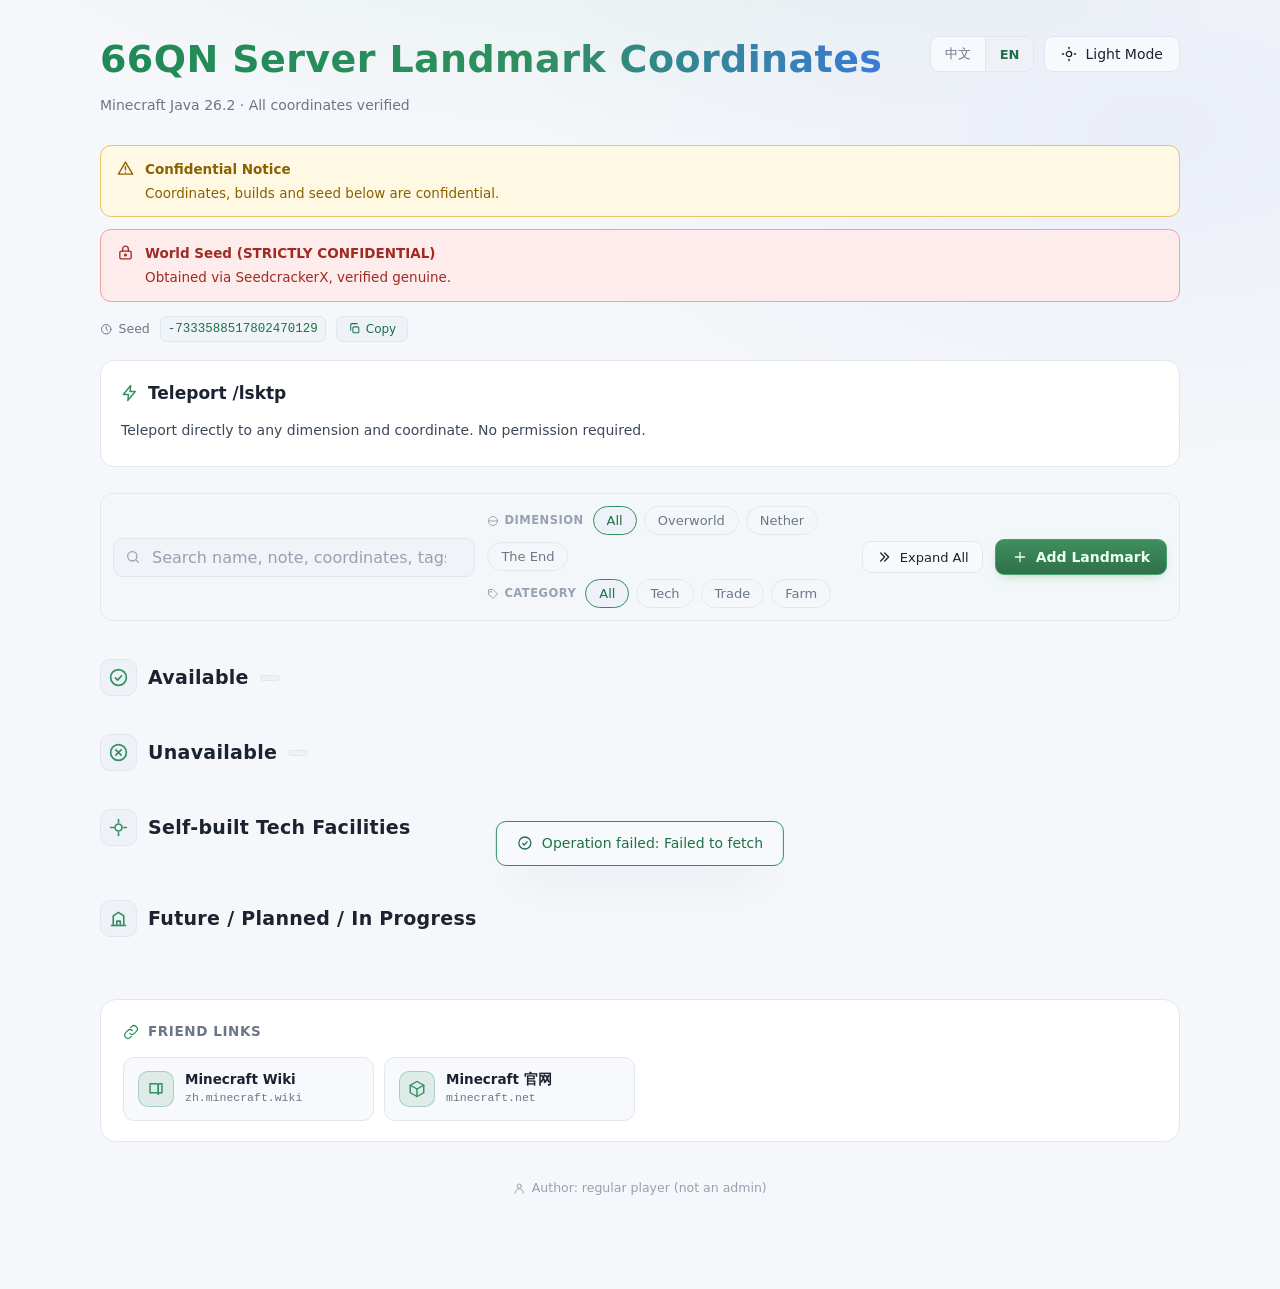
==== commit f8c0023a: "Update index.html" ====
--- a/index.html
+++ b/index.html
@@ -4,7 +4,7 @@
 <meta charset="UTF-8">
 <meta name="viewport" content="width=device-width, initial-scale=1, viewport-fit=cover, maximum-scale=5">
 <meta name="theme-color" content="#0e1116">
-<title>服务器地标坐标总览</title>
+<title>66QN 服务器地标坐标总览</title>
 <style>
   :root[data-theme="dark"]{
     --bg:#0e1116; --bg-grad-1:rgba(60,140,95,.18); --bg-grad-2:rgba(90,110,220,.08);
@@ -40,8 +40,6 @@
   html{scroll-behavior:smooth;-webkit-text-size-adjust:100%}
   body{margin:0;background:radial-gradient(1100px 520px at 50% -220px,var(--bg-grad-1),transparent 70%),radial-gradient(900px 500px at 90% 10%,var(--bg-grad-2),transparent 70%),var(--bg);background-repeat:no-repeat;color:var(--text);font-family:"Segoe UI",system-ui,-apple-system,"PingFang SC","Hiragino Sans GB","Microsoft YaHei",sans-serif;line-height:1.65;-webkit-font-smoothing:antialiased;transition:background-color .3s ease,color .3s ease;overflow-x:hidden}
   .wrap{max-width:1120px;margin:0 auto;padding:36px 20px 90px}
-  [data-anchor]{scroll-margin-top:100px}
-  body.is-mobile [data-anchor]{scroll-margin-top:180px}
   .ico{width:1em;height:1em;display:inline-block;vertical-align:-0.13em;flex-shrink:0;fill:none;stroke:currentColor;stroke-width:1.9;stroke-linecap:round;stroke-linejoin:round}
   .hero-top{display:flex;justify-content:space-between;align-items:flex-start;gap:20px;flex-wrap:wrap}
   h1{margin:0;font-size:clamp(24px,3.6vw,38px);letter-spacing:.4px;line-height:1.25;background:linear-gradient(92deg,var(--hero-a),var(--hero-b) 55%,var(--hero-c));-webkit-background-clip:text;background-clip:text;color:transparent}
@@ -67,6 +65,11 @@
   .btn-copy:hover{background:var(--panel-2);border-color:var(--border-hover)}
   .btn-copy .ico{font-size:13px}
   .btn-copy.done{background:#2c5a41;color:#eafff1;border-color:#3f8f5f}
+  .btn-icon{display:inline-flex;align-items:center;justify-content:center;width:32px;height:32px;border-radius:8px;border:1px solid var(--border);background:transparent;color:var(--muted);transition:.16s;flex-shrink:0}
+  .btn-icon:hover{background:var(--panel-2)}
+  .btn-icon.edit:hover{color:var(--accent);border-color:var(--accent)}
+  .btn-icon.delete:hover{color:#e5534b;border-color:#e5534b;background:color-mix(in srgb,#e5534b 10%,transparent)}
+  .btn-icon .ico{font-size:14px}
   .notice{display:flex;gap:11px;align-items:flex-start;border-radius:11px;padding:12px 16px;font-size:13.5px;margin-top:12px;border:1px solid}
   .notice .ico{font-size:17px;margin-top:2px}
   .notice .n-body{flex:1;min-width:0}
@@ -76,14 +79,13 @@
   .seed-row{display:flex;align-items:center;gap:10px;flex-wrap:wrap;margin-top:14px}
   .seed-label{font-size:12.5px;color:var(--muted);display:flex;align-items:center;gap:6px}
   code.inline{font-family:ui-monospace,SFMono-Regular,Consolas,Menlo,monospace;font-size:12.5px;background:var(--code-bg);border:1px solid var(--border);padding:2px 7px;border-radius:6px;color:var(--code-text)}
-  .panel{background:var(--panel);border:1px solid var(--border);border-radius:14px;padding:18px 20px;margin:18px 0;transition:background-color .3s ease}
+  .panel{background:var(--panel);border:1px solid var(--border);border-radius:14px;padding:18px 20px;margin:18px 0}
   .panel h2{margin:0 0 12px;font-size:17px;display:flex;align-items:center;gap:9px}
   .panel h2 .ico{font-size:18px;color:var(--accent)}
   .panel p{margin:6px 0;font-size:14px;color:var(--text-2)}
   .panel ul{margin:8px 0 4px;padding-left:0;list-style:none;font-size:14px;color:var(--text-2)}
   .panel li{margin:6px 0;display:flex;gap:9px;align-items:flex-start}
   .panel li .ico{font-size:15px;color:var(--accent);margin-top:3px}
-  .panel .muted{color:var(--muted);font-size:13px}
   .toolbar{display:flex;gap:12px;align-items:center;flex-wrap:wrap;position:sticky;top:0;z-index:20;margin:26px 0 6px;padding:12px;background:color-mix(in srgb,var(--bg) 82%,transparent);backdrop-filter:blur(10px);-webkit-backdrop-filter:blur(10px);border:1px solid var(--border);border-radius:13px}
   .search-box{flex:1;min-width:190px;position:relative;display:flex;align-items:center}
   .search-box .ico{position:absolute;left:12px;font-size:16px;color:var(--faint);pointer-events:none}
@@ -95,10 +97,8 @@
   .filter-label{font-size:11.5px;color:var(--faint);font-weight:600;letter-spacing:.5px;text-transform:uppercase;display:inline-flex;align-items:center;gap:5px;margin-right:2px}
   .filter-label .ico{font-size:12px}
   .chip{display:inline-flex;align-items:center;gap:6px;font-size:13px;padding:6px 13px;border-radius:999px;border:1px solid var(--border);background:transparent;color:var(--muted);transition:.16s}
-  .chip .ico{font-size:14px}
   .chip:hover{color:var(--text);border-color:var(--border-hover)}
   .chip.active{background:var(--tag-bg);border-color:var(--accent);color:var(--accent-2)}
-  .chip.active .ico{color:var(--accent)}
   .sec-title{display:flex;align-items:center;gap:11px;margin:38px 0 16px;font-size:19px;font-weight:600;letter-spacing:.3px}
   .sec-title .st-ico{font-size:21px;color:var(--accent);display:inline-flex;padding:7px;border-radius:10px;background:var(--tag-bg);border:1px solid var(--border)}
   .sec-title .count{font-size:12px;font-weight:500;color:var(--muted);background:var(--tag-bg);border:1px solid var(--border);padding:2px 9px;border-radius:999px}
@@ -108,12 +108,13 @@
   .lm-name{font-weight:600;display:flex;align-items:center;gap:8px;flex-wrap:wrap;font-size:15px}
   .lm-name .ico{font-size:15px;color:var(--accent)}
   .lm-note{font-size:13px;color:var(--muted);margin-top:3px}
+  .lm-meta{display:flex;gap:12px;flex-wrap:wrap;font-size:12.5px;color:var(--muted);margin-top:5px}
+  .lm-meta .meta-item{display:inline-flex;align-items:center;gap:5px}
+  .lm-meta .meta-item .ico{font-size:13px;color:var(--accent)}
   .lm-right{display:flex;align-items:center;gap:10px;flex-shrink:0}
-  .coords{font-family:ui-monospace,SFMono-Regular,Consolas,Menlo,monospace;font-size:13px;letter-spacing:.3px;background:var(--code-bg);border:1px solid var(--border);padding:5px 10px;border-radius:7px;color:var(--code-text);white-space:nowrap}
-  .tag{font-size:11px;font-weight:600;color:var(--muted);background:var(--tag-bg);border:1px solid var(--border);padding:1px 7px;border-radius:5px;display:inline-flex;align-items:center;gap:4px;letter-spacing:.2px;line-height:1.5;transition:transform .16s ease,filter .16s ease,box-shadow .16s ease}
+  .coords{font-family:ui-monospace,SFMono-Regular,Consolas,Menlo,monospace;font-size:13px;background:var(--code-bg);border:1px solid var(--border);padding:5px 10px;border-radius:7px;color:var(--code-text);white-space:nowrap}
+  .tag{font-size:11px;font-weight:600;color:var(--muted);background:var(--tag-bg);border:1px solid var(--border);padding:1px 7px;border-radius:5px;display:inline-flex;align-items:center;gap:4px;line-height:1.5}
   .tag .ico{font-size:10px}
-  .tag[data-tag]{cursor:pointer;user-select:none;-webkit-tap-highlight-color:transparent}
-  .tag[data-tag]:hover{transform:translateY(-1px);filter:brightness(1.22);box-shadow:0 3px 10px -4px currentColor}
   .tag.tech{color:var(--tag-tech);border-color:color-mix(in srgb,var(--tag-tech) 40%,transparent);background:color-mix(in srgb,var(--tag-tech) 11%,transparent)}
   .tag.trade{color:var(--tag-trade);border-color:color-mix(in srgb,var(--tag-trade) 45%,transparent);background:color-mix(in srgb,var(--tag-trade) 13%,transparent)}
   .tag.farm{color:var(--tag-farm);border-color:color-mix(in srgb,var(--tag-farm) 40%,transparent);background:color-mix(in srgb,var(--tag-farm) 11%,transparent)}
@@ -130,28 +131,24 @@
   .lm.dead .coords{color:var(--muted);text-decoration:line-through;text-decoration-color:#e5534b}
   .lm-group{display:block;padding:0;overflow:hidden}
   .lm-group:hover{transform:none;background:var(--panel);border-color:var(--border-hover)}
-  .lm-main{display:flex;justify-content:space-between;align-items:center;gap:16px;padding:12px 16px;cursor:pointer;outline:none;transition:background-color .16s ease}
+  .lm-main{display:flex;justify-content:space-between;align-items:center;gap:16px;padding:12px 16px;cursor:pointer}
   .lm-main:hover{background:var(--panel-2)}
-  .lm-main:focus-visible{background:var(--panel-2);box-shadow:inset 0 0 0 2px var(--accent)}
   .lm-group.open .lm-main{background:var(--panel-2)}
   .child-count{font-size:11px;font-weight:500;color:var(--accent-2);background:color-mix(in srgb,var(--accent) 12%,transparent);border:1px solid color-mix(in srgb,var(--accent) 35%,transparent);padding:1px 8px;border-radius:999px;display:inline-flex;align-items:center;gap:4px}
-  .child-count .ico{font-size:11px}
-  .expand-hint{display:inline-flex;align-items:center;gap:6px;font-size:12.5px;color:var(--muted);background:var(--tag-bg);border:1px solid var(--border);padding:5px 11px;border-radius:7px;transition:.16s ease}
-  .lm-main:hover .expand-hint{color:var(--accent-2);border-color:var(--border-hover)}
+  .expand-hint{display:inline-flex;align-items:center;gap:6px;font-size:12.5px;color:var(--muted);background:var(--tag-bg);border:1px solid var(--border);padding:5px 11px;border-radius:7px}
+  .lm-main:hover .expand-hint{color:var(--accent-2)}
   .chev{transition:transform .22s ease;font-size:13px}
   .lm-group.open .chev{transform:rotate(90deg)}
   .lm-children{display:none;border-top:1px solid var(--border);padding:8px 12px 12px 14px;background:color-mix(in srgb,var(--panel-2) 60%,transparent)}
   .lm-group.open .lm-children{display:block}
-  .child-row{display:flex;align-items:center;gap:10px;padding:8px 10px;border-radius:9px;transition:background-color .16s ease}
+  .child-row{display:flex;align-items:center;gap:10px;padding:8px 10px;border-radius:9px}
   .child-row + .child-row{border-top:1px dashed color-mix(in srgb,var(--border) 80%,transparent)}
-  .child-row:hover{background:var(--panel-2)}
   .child-label{display:inline-flex;align-items:center;gap:6px;font-size:12.5px;color:var(--muted);min-width:74px;flex-shrink:0}
   .child-label .ico{font-size:12px;color:var(--accent)}
   .child-row .coords{flex-shrink:0}
   .child-row .btn-copy{margin-left:auto}
   .machines{display:grid;grid-template-columns:repeat(auto-fill,minmax(340px,1fr));gap:14px}
-  .machine{background:var(--panel);border:1px solid var(--border);border-radius:13px;padding:16px 18px;transition:.16s ease}
-  .machine:hover{border-color:var(--border-hover);transform:translateY(-2px)}
+  .machine{background:var(--panel);border:1px solid var(--border);border-radius:13px;padding:16px 18px}
   .machine h3{margin:0 0 12px;font-size:16px;display:flex;align-items:center;gap:9px;flex-wrap:wrap}
   .machine h3 .ico{font-size:17px;color:var(--accent)}
   .kv{display:flex;gap:9px;font-size:13.5px;margin:7px 0;align-items:flex-start}
@@ -175,7 +172,6 @@
   .flink-body{display:flex;flex-direction:column;gap:1px;flex:1;min-width:0}
   .flink-title{font-weight:600;font-size:13.5px;color:var(--text);line-height:1.35;overflow:hidden;text-overflow:ellipsis;white-space:nowrap}
   .flink-sub{font-size:11.5px;color:var(--muted);font-family:ui-monospace,monospace;overflow:hidden;text-overflow:ellipsis;white-space:nowrap}
-  .flink-ext{font-size:14px;color:var(--faint);flex-shrink:0}
   #toast{position:fixed;left:50%;bottom:34px;transform:translate(-50%,20px);display:flex;align-items:center;gap:9px;background:var(--panel-2);border:1px solid var(--accent);color:var(--accent-2);padding:10px 20px;border-radius:10px;font-size:14px;opacity:0;pointer-events:none;transition:.25s ease;z-index:99;box-shadow:var(--shadow);max-width:calc(100vw - 32px)}
   #toast.show{opacity:1;transform:translate(-50%,0)}
   #toast .ico{font-size:16px}
@@ -183,7 +179,6 @@
   .empty .ico{font-size:34px;color:var(--faint);display:block;margin:0 auto 12px}
   footer{margin-top:36px;text-align:center;color:var(--faint);font-size:12.5px;display:flex;flex-direction:column;align-items:center;gap:8px}
 
-  /* ==================== 新增地标模态弹窗样式 ==================== */
   .add-modal{position:fixed;inset:0;z-index:300;display:flex;align-items:center;justify-content:center;padding:20px;opacity:0;pointer-events:none;transition:opacity .22s ease}
   .add-modal.open{opacity:1;pointer-events:auto}
   .add-modal-backdrop{position:absolute;inset:0;background:var(--modal-backdrop);backdrop-filter:blur(5px);-webkit-backdrop-filter:blur(5px)}
@@ -205,62 +200,51 @@
   .form-input::placeholder{color:var(--faint)}
   .form-select{background-image:url("data:image/svg+xml,%3Csvg xmlns='http://www.w3.org/2000/svg' width='12' height='12' viewBox='0 0 24 24' fill='none' stroke='%238b98a9' stroke-width='2'%3E%3Cpath d='m6 9 6 6 6-6'/%3E%3C/svg%3E");background-repeat:no-repeat;background-position:right 12px center;padding-right:36px;cursor:pointer}
   .form-textarea{resize:vertical;min-height:70px;line-height:1.6}
-  .form-error{font-size:12px;color:#e5534b;min-height:0;transition:min-height .16s}
-  .form-error.show{min-height:16px}
   .tag-picker{display:flex;flex-wrap:wrap;gap:7px}
   .tag-chip{display:inline-flex;align-items:center;font-size:13px;padding:6px 14px;border-radius:999px;border:1px solid var(--border);background:transparent;color:var(--muted);transition:.16s;cursor:pointer;font-family:inherit}
   .tag-chip:hover{border-color:var(--border-hover);color:var(--text)}
   .tag-chip.active{background:color-mix(in srgb,var(--accent) 14%,transparent);border-color:color-mix(in srgb,var(--accent) 55%,transparent);color:var(--accent-2);font-weight:600}
+  .tech-fields{background:color-mix(in srgb,var(--tag-tech) 8%,transparent);border:1px solid color-mix(in srgb,var(--tag-tech) 35%,transparent);border-radius:11px;padding:14px 16px;display:flex;flex-direction:column;gap:12px}
+  .tech-fields-title{font-size:12.5px;font-weight:700;color:var(--tag-tech);display:flex;align-items:center;gap:6px;text-transform:uppercase;letter-spacing:.5px}
   .mode-switch{display:inline-flex;border:1px solid var(--border);border-radius:9px;overflow:hidden;background:var(--panel-2)}
   .mode-btn{font-size:13px;padding:8px 16px;background:transparent;border:none;color:var(--muted);transition:.16s;cursor:pointer;font-family:inherit;white-space:nowrap}
-  .mode-btn:hover{color:var(--text)}
   .mode-btn.active{background:var(--tag-bg);color:var(--accent-2);font-weight:600}
   .mode-btn + .mode-btn{border-left:1px solid var(--border)}
   .location-row{display:flex;align-items:center;gap:8px;margin-bottom:8px;flex-wrap:wrap}
   .location-row .form-input{flex:1;min-width:80px}
   .location-row .location-label{flex:0 0 100px;font-size:12px}
   .location-row .btn-remove-location{width:36px;height:36px;border-radius:8px;display:inline-flex;align-items:center;justify-content:center;background:transparent;border:1px solid var(--border);color:var(--muted);font-size:14px;transition:.16s;cursor:pointer;flex-shrink:0}
-  .location-row .btn-remove-location:hover{color:#e5534b;border-color:#e5534b;background:color-mix(in srgb,#e5534b 10%,transparent)}
+  .location-row .btn-remove-location:hover{color:#e5534b;border-color:#e5534b}
   .btn-add-location{display:inline-flex;align-items:center;gap:6px;font-size:13px;padding:7px 14px;border-radius:8px;border:1px dashed var(--border-hover);background:transparent;color:var(--muted);transition:.16s;cursor:pointer;font-family:inherit}
   .btn-add-location:hover{color:var(--accent-2);border-color:var(--accent)}
   .form-actions{display:flex;justify-content:flex-end;gap:10px;padding-top:8px;border-top:1px solid var(--border)}
   .btn-cancel{background:transparent;border:1px solid var(--border);color:var(--muted)}
   .btn-cancel:hover{color:var(--text);border-color:var(--border-hover)}
 
-  body.is-mobile .add-modal{align-items:flex-end;padding:0}
-  body.is-mobile .add-modal-box{border-radius:22px 22px 0 0;padding:28px 20px calc(24px + env(safe-area-inset-bottom,0px));max-width:100%;transform:translateY(100%);transition:transform .32s cubic-bezier(.2,.9,.3,1.02)}
-  body.is-mobile .add-modal.open .add-modal-box{transform:translateY(0)}
-  body.is-mobile .add-modal-box::before{content:'';position:absolute;top:9px;left:50%;transform:translateX(-50%);width:42px;height:4px;border-radius:2px;background:color-mix(in srgb,var(--muted) 50%,transparent)}
-  body.is-mobile .form-row{grid-template-columns:1fr}
-  body.is-mobile .form-row-3{grid-template-columns:1fr 1fr 1fr}
-  body.is-mobile .form-input,body.is-mobile .form-select{font-size:16px;min-height:44px}
-  body.is-mobile .tag-chip{padding:8px 16px;font-size:14px;min-height:38px}
-  body.is-mobile .mode-btn{padding:10px 16px;font-size:14px;min-height:40px}
-  body.is-mobile .form-actions{flex-direction:column-reverse}
-  body.is-mobile .form-actions .btn{width:100%;justify-content:center;min-height:46px}
-
-  @media (prefers-reduced-motion:reduce){*,*::before,*::after{animation-duration:.01ms !important;transition-duration:.01ms !important;scroll-behavior:auto !important}}
-  body.is-mobile .wrap{padding:18px 12px calc(80px + env(safe-area-inset-bottom,0px))}
-  body.is-mobile .hero-top{flex-direction:column;align-items:stretch;gap:12px}
-  body.is-mobile h1{font-size:22px}
-  body.is-mobile .btn .lbl{display:none}
-  body.is-mobile .toolbar{margin:16px -12px 4px;padding:10px 12px;border-radius:0;flex-direction:column;align-items:stretch;background:color-mix(in srgb,var(--bg) 92%,transparent)}
-  body.is-mobile .search-box{width:100%}
-  body.is-mobile .lm{flex-direction:column;align-items:stretch;gap:10px;padding:14px}
-  body.is-mobile .lm-right{width:100%;flex-wrap:wrap;justify-content:space-between;gap:8px;padding-top:8px;border-top:1px dashed color-mix(in srgb,var(--border) 70%,transparent)}
-  body.is-mobile .machines,body.is-mobile .future{grid-template-columns:1fr}
-  body.is-mobile .flink-list{grid-template-columns:1fr}
-  body.is-mobile #toast{bottom:calc(80px + env(safe-area-inset-bottom,0px))}
+  @media (max-width:660px){
+    .wrap{padding:20px 14px 80px}
+    .btn .lbl{display:none}
+    .hero-top{flex-direction:column;align-items:stretch;gap:12px}
+    .toolbar{flex-direction:column;align-items:stretch;margin:16px -14px 4px;padding:10px 14px;border-radius:0}
+    .lm{flex-direction:column;align-items:stretch;gap:10px}
+    .lm-main{flex-direction:column;align-items:stretch;gap:10px}
+    .lm-right{width:100%;flex-wrap:wrap;justify-content:space-between;padding-top:8px;border-top:1px dashed var(--border)}
+    .machines,.future{grid-template-columns:1fr}
+    .flink-list{grid-template-columns:1fr}
+    .form-row{grid-template-columns:1fr}
+    .form-actions{flex-direction:column-reverse}
+    .form-actions .btn{width:100%;justify-content:center}
+  }
 </style>
 </head>
 <body>
 <div class="wrap">
 
-  <header id="anchor-hero">
+  <header>
     <div class="hero-top">
       <div>
-        <h1>服务器地标坐标总览</h1>
-        <p class="sub">Minecraft Java 1.21.1 ～ 最新 · 坐标均为准确无误</p>
+        <h1 data-i18n="title">66QN 服务器地标坐标总览</h1>
+        <p class="sub" data-i18n="subtitle">Minecraft Java 26.2 · 坐标均为准确无误</p>
       </div>
       <div class="hero-actions">
         <div class="lang-switch" role="group" aria-label="Language">
@@ -269,7 +253,7 @@
         </div>
         <button class="btn" id="btn-theme" title="Theme">
           <svg class="ico" id="theme-ico" viewBox="0 0 24 24"><path d="M21 12.8A9 9 0 1 1 11.2 3a7 7 0 0 0 9.8 9.8z"/></svg>
-          <span class="lbl" id="theme-lbl">深色模式</span>
+          <span class="lbl" id="theme-lbl" data-i18n="themeDark">深色模式</span>
         </button>
       </div>
     </div>
@@ -277,140 +261,119 @@
     <div class="notice warn">
       <svg class="ico" viewBox="0 0 24 24"><path d="M12 3 2 20h20L12 3z"/><path d="M12 9v5"/><path d="M12 17.5h.01"/></svg>
       <div class="n-body">
-        <div class="n-title">保密提示</div>
-        <div>以下坐标、建筑与种子信息注意保密，请勿对外传播。</div>
+        <div class="n-title" data-i18n="warnTitle">保密提示</div>
+        <div data-i18n="warnText">以下坐标、建筑与种子信息注意保密，请勿对外传播。</div>
       </div>
     </div>
     <div class="notice danger">
       <svg class="ico" viewBox="0 0 24 24"><rect x="4" y="10" width="16" height="11" rx="2"/><path d="M8 10V7a4 4 0 0 1 8 0v3"/><circle cx="12" cy="15.5" r="1.3"/></svg>
       <div class="n-body">
-        <div class="n-title">世界种子（严禁传播）</div>
-        <div>使用 SeedcrackerX 获取，经验证为真。</div>
+        <div class="n-title" data-i18n="seedTitle">世界种子（严禁传播）</div>
+        <div data-i18n="seedText">使用 SeedcrackerX 获取，经验证为真。</div>
       </div>
     </div>
     <div class="seed-row">
       <span class="seed-label">
         <svg class="ico" viewBox="0 0 24 24"><circle cx="12" cy="12" r="9"/><path d="M12 7v5l3 2"/></svg>
-        <span>种子</span>
+        <span data-i18n="seedLabel">种子</span>
       </span>
       <code class="inline">-7333588517802470129</code>
-      <button class="btn-copy" data-copy="-7333588517802470129" title="Copy seed">
+      <button class="btn-copy" data-copy="-7333588517802470129">
         <svg class="ico" viewBox="0 0 24 24"><rect x="9" y="9" width="11" height="11" rx="2"/><path d="M5 15V5a2 2 0 0 1 2-2h10"/></svg>
-        <span>复制</span>
+        <span data-i18n="btnCopy">复制</span>
       </button>
     </div>
   </header>
 
-  <section class="panel" id="anchor-lsktp">
+  <section class="panel">
     <h2>
       <svg class="ico" viewBox="0 0 24 24"><path d="M13 2 3 14h7l-1 8 10-12h-7l1-8z"/></svg>
-      <span>传送指令 /lsktp</span>
+      <span data-i18n="lskTitle">传送指令 /lsktp</span>
     </h2>
-    <p>可直接传送至某维度的指定坐标，<b>无需权限即可使用</b>。</p>
-    <ul>
-      <li><svg class="ico" viewBox="0 0 24 24"><path d="m9 6 6 6-6 6"/></svg>
-        <span><code class="inline">/lsktp &lt;维度&gt; &lt;x&gt; &lt;y&gt; &lt;z&gt;</code> — 维度：<code class="inline">overworld</code> / <code class="inline">the_nether</code> / <code class="inline">the_end</code></span>
-      </li>
-      <li><svg class="ico" viewBox="0 0 24 24"><path d="m9 6 6 6-6 6"/></svg>
-        <span><code class="inline">/lsktp &lt;x&gt; &lt;y&gt; &lt;z&gt;</code> — 目标地点为当前维度</span>
-      </li>
-    </ul>
+    <p data-i18n="lskDesc">可直接传送至某维度的指定坐标，无需权限即可使用。</p>
   </section>
 
   <div class="toolbar">
     <div class="search-box">
       <svg class="ico" viewBox="0 0 24 24"><circle cx="11" cy="11" r="7"/><path d="m20 20-3.5-3.5"/></svg>
-      <input id="search" type="search" placeholder="搜索名称、说明、坐标、标签…" autocomplete="off">
+      <input id="search" type="search" data-i18n-ph="searchPlaceholder" placeholder="搜索名称、说明、坐标、标签…" autocomplete="off">
     </div>
     <div class="filter-rows">
       <div class="filter-row">
         <span class="filter-label">
           <svg class="ico" viewBox="0 0 24 24"><circle cx="12" cy="12" r="9"/><path d="M3 12h18"/></svg>
-          <span>维度</span>
+          <span data-i18n="filterDim">维度</span>
         </span>
-        <button class="chip active" data-dim="all">全部</button>
-        <button class="chip" data-dim="overworld">主世界</button>
-        <button class="chip" data-dim="nether">下界</button>
-        <button class="chip" data-dim="end">末地</button>
+        <button class="chip active" data-dim="all" data-i18n="chipAll">全部</button>
+        <button class="chip" data-dim="overworld" data-i18n="chipOverworld">主世界</button>
+        <button class="chip" data-dim="nether" data-i18n="chipNether">下界</button>
+        <button class="chip" data-dim="end" data-i18n="chipEnd">末地</button>
       </div>
       <div class="filter-row">
         <span class="filter-label">
           <svg class="ico" viewBox="0 0 24 24"><path d="M3 12V4a1 1 0 0 1 1-1h8l9 9-9 9-9-9z"/><circle cx="7.5" cy="7.5" r="1.3"/></svg>
-          <span>类别</span>
+          <span data-i18n="filterCat">类别</span>
         </span>
-        <button class="chip active" data-cat="all">全部</button>
-        <button class="chip" data-cat="tech">生电</button>
-        <button class="chip" data-cat="trade">交易</button>
-        <button class="chip" data-cat="farm">农场</button>
+        <button class="chip active" data-cat="all" data-i18n="chipAll">全部</button>
+        <button class="chip" data-cat="tech" data-i18n="chipTech">生电</button>
+        <button class="chip" data-cat="trade" data-i18n="chipTrade">交易</button>
+        <button class="chip" data-cat="farm" data-i18n="chipFarm">农场</button>
       </div>
     </div>
-    <button class="btn mini" id="btn-expand-all" title="Expand all">
+    <button class="btn mini" id="btn-expand-all">
       <svg class="ico" id="expand-all-ico" viewBox="0 0 24 24"><path d="m7 6 6 6-6 6"/><path d="m13 6 6 6-6 6"/></svg>
-      <span id="expand-all-lbl">全部展开</span>
+      <span id="expand-all-lbl" data-i18n="btnExpandAll">全部展开</span>
     </button>
-    <button class="btn primary" id="btn-add-landmark" title="Add landmark">
+    <button class="btn primary" id="btn-add-landmark">
       <svg class="ico" viewBox="0 0 24 24"><path d="M12 5v14"/><path d="M5 12h14"/></svg>
-      <span class="lbl">新增地标</span>
+      <span class="lbl" data-i18n="btnAddLandmark">新增地标</span>
     </button>
   </div>
 
-  <h2 class="sec-title" id="anchor-usable">
+  <h2 class="sec-title">
     <span class="st-ico"><svg class="ico" viewBox="0 0 24 24"><circle cx="12" cy="12" r="9"/><path d="m8.5 12.5 2.5 2.5 4.5-5"/></svg></span>
-    <span>可使用</span>
+    <span data-i18n="secUsable">可使用</span>
     <span class="count" id="cnt-usable"></span>
   </h2>
   <div data-section id="sec-usable"></div>
 
-  <h2 class="sec-title" id="anchor-unusable">
+  <h2 class="sec-title">
     <span class="st-ico"><svg class="ico" viewBox="0 0 24 24"><circle cx="12" cy="12" r="9"/><path d="m9 9 6 6"/><path d="m15 9-6 6"/></svg></span>
-    <span>不可使用</span>
+    <span data-i18n="secUnusable">不可使用</span>
     <span class="count" id="cnt-unusable"></span>
   </h2>
   <div data-section id="sec-unusable"></div>
 
   <div class="empty" id="empty">
     <svg class="ico" viewBox="0 0 24 24"><circle cx="11" cy="11" r="7"/><path d="m20 20-3.5-3.5"/></svg>
-    <span>没有匹配的地标，换个关键词或筛选条件试试～</span>
+    <span data-i18n="emptyText">没有匹配的地标</span>
   </div>
 
-  <h2 class="sec-title" id="anchor-machines">
+  <h2 class="sec-title">
     <span class="st-ico"><svg class="ico" viewBox="0 0 24 24"><circle cx="12" cy="12" r="4"/><path d="M12 3v3"/><path d="M12 18v3"/><path d="M3 12h3"/><path d="M18 12h3"/></svg></span>
-    <span>自建生电设施详情</span>
+    <span data-i18n="secMachines">自建生电设施详情</span>
   </h2>
   <div class="machines" id="machines"></div>
 
-  <h2 class="sec-title" id="anchor-future">
+  <h2 class="sec-title">
     <span class="st-ico"><svg class="ico" viewBox="0 0 24 24"><path d="M4 20h16"/><path d="M6 20V9l6-4 6 4v11"/><path d="M10 20v-5h4v5"/></svg></span>
-    <span>未来 / 正在筹备 / 正在建设</span>
+    <span data-i18n="secFuture">未来 / 正在筹备 / 正在建设</span>
   </h2>
   <div class="future" id="future"></div>
 
-  <section class="friend-links" id="anchor-links">
+  <section class="friend-links">
     <h3>
       <svg class="ico" viewBox="0 0 24 24"><path d="M10 14a5 5 0 0 0 7.07 0l3-3a5 5 0 0 0-7.07-7.07l-1.5 1.5"/><path d="M14 10a5 5 0 0 0-7.07 0l-3 3a5 5 0 0 0 7.07 7.07l1.5-1.5"/></svg>
-      <span>友情链接</span>
+      <span data-i18n="friendLinks">友情链接</span>
     </h3>
     <div class="flink-list">
-      <a class="flink" href="https://zh.minecraft.wiki/" target="_blank" rel="noopener noreferrer">
+      <a class="flink" href="https://zh.minecraft.wiki/" target="_blank" rel="noopener">
         <span class="flink-ico"><svg class="ico" viewBox="0 0 24 24"><path d="M4 5h9a2 2 0 0 1 2 2v12a2 2 0 0 0-2-2H4z"/><path d="M20 5h-3a2 2 0 0 0-2 2v12a2 2 0 0 1 2-2h3z"/></svg></span>
-        <span class="flink-body">
-          <span class="flink-title">Minecraft Wiki</span>
-          <span class="flink-sub">zh.minecraft.wiki</span>
-        </span>
+        <span class="flink-body"><span class="flink-title">Minecraft Wiki</span><span class="flink-sub">zh.minecraft.wiki</span></span>
       </a>
-      <a class="flink" href="https://www.minecraft.net/" target="_blank" rel="noopener noreferrer">
+      <a class="flink" href="https://www.minecraft.net/" target="_blank" rel="noopener">
         <span class="flink-ico"><svg class="ico" viewBox="0 0 24 24"><path d="M12 2 3 7v10l9 5 9-5V7z"/><path d="m3 7 9 5 9-5"/><path d="M12 12v10"/></svg></span>
-        <span class="flink-body">
-          <span class="flink-title">Minecraft 官网</span>
-          <span class="flink-sub">minecraft.net</span>
-        </span>
-      </a>
-      <a class="flink" href="https://bugs.mojang.com/" target="_blank" rel="noopener noreferrer">
-        <span class="flink-ico"><svg class="ico" viewBox="0 0 24 24"><circle cx="12" cy="12" r="4"/><path d="m6 6-2.5-2.5"/><path d="m18 6 2.5-2.5"/><path d="m6 18-2.5 2.5"/><path d="m18 18 2.5 2.5"/></svg></span>
-        <span class="flink-body">
-          <span class="flink-title">漏洞追踪器</span>
-          <span class="flink-sub">bugs.mojang.com</span>
-        </span>
+        <span class="flink-body"><span class="flink-title">Minecraft 官网</span><span class="flink-sub">minecraft.net</span></span>
       </a>
     </div>
   </section>
@@ -418,109 +381,123 @@
   <footer>
     <div style="display:flex;align-items:center;gap:6px">
       <svg class="ico" viewBox="0 0 24 24"><circle cx="12" cy="8" r="4"/><path d="M4 21a8 8 0 0 1 16 0"/></svg>
-      <span>文档撰写者：普通玩家（非管理员）</span>
-    </div>
-    <div style="display:flex;align-items:center;gap:6px">
-      <svg class="ico" viewBox="0 0 24 24"><path d="m12 3 2.5 5.5 6 .8-4.3 4.2 1 6-5.2-2.8L6.8 19.5l1-6L3.5 9.3l6-.8L12 3z"/></svg>
-      <span>自建 = 至少参与 90% 以上的建筑 / 机器 / 设施</span>
+      <span data-i18n="footerAuthor">文档撰写者：普通玩家（非管理员）</span>
     </div>
   </footer>
 </div>
 
-<!-- ==================== 新增地标模态弹窗 ==================== -->
 <div class="add-modal" id="add-modal" aria-hidden="true">
   <div class="add-modal-backdrop" id="add-modal-backdrop"></div>
-  <div class="add-modal-box" role="dialog" aria-modal="true" aria-labelledby="add-modal-title">
-    <button class="add-modal-close" id="add-modal-close" aria-label="Close">
+  <div class="add-modal-box" role="dialog" aria-modal="true">
+    <button class="add-modal-close" id="add-modal-close">
       <svg class="ico" viewBox="0 0 24 24"><path d="m6 6 12 12"/><path d="m18 6-12 12"/></svg>
     </button>
-    <h2 class="add-modal-title" id="add-modal-title">
+    <h2 class="add-modal-title">
       <svg class="ico" viewBox="0 0 24 24"><path d="M12 5v14"/><path d="M5 12h14"/></svg>
-      新增地标
+      <span id="add-modal-title-text" data-i18n="addTitle">新增地标</span>
     </h2>
-    <p class="add-modal-subtitle">填写以下信息，提交后即刻生效</p>
+    <p class="add-modal-subtitle" data-i18n="addSubtitle">填写以下信息，提交后即刻生效</p>
     <form class="add-form" id="add-form">
       <div class="form-group">
-        <label class="form-label" for="add-name-zh">名称（中文）<span class="required">*</span></label>
+        <label class="form-label" for="add-name-zh"><span data-i18n="addNameZh">名称（中文）</span><span class="required">*</span></label>
         <input class="form-input" type="text" id="add-name-zh" placeholder="例如：蘑菇岛" required>
-        <span class="form-error" id="error-name-zh"></span>
       </div>
       <div class="form-group">
-        <label class="form-label" for="add-name-en">英文名称（可选）</label>
-        <input class="form-input" type="text" id="add-name-en" placeholder="例如：Mushroom Island">
+        <label class="form-label" for="add-name-en"><span data-i18n="addNameEn">英文名称（可选）</span></label>
+        <input class="form-input" type="text" id="add-name-en" placeholder="e.g. Mushroom Island">
+      </div>
+      <div class="form-group">
+        <label class="form-label" for="add-builder"><span data-i18n="addBuilder">建造者</span><span class="required">*</span></label>
+        <input class="form-input" type="text" id="add-builder" placeholder="例如：Steve" required>
       </div>
       <div class="form-row">
         <div class="form-group">
-          <label class="form-label" for="add-dim">维度<span class="required">*</span></label>
+          <label class="form-label" for="add-dim"><span data-i18n="addDim">维度</span><span class="required">*</span></label>
           <select class="form-select" id="add-dim" required>
-            <option value="overworld">主世界</option>
-            <option value="nether">下界</option>
-            <option value="end">末地</option>
+            <option value="overworld" data-i18n="chipOverworld">主世界</option>
+            <option value="nether" data-i18n="chipNether">下界</option>
+            <option value="end" data-i18n="chipEnd">末地</option>
           </select>
         </div>
         <div class="form-group">
-          <label class="form-label" for="add-category">状态</label>
+          <label class="form-label" for="add-category"><span data-i18n="addCat">状态</span></label>
           <select class="form-select" id="add-category">
-            <option value="usable">可使用</option>
-            <option value="unusable">不可使用</option>
-            <option value="future">未来计划</option>
+            <option value="usable" data-i18n="catUsable">可使用</option>
+            <option value="unusable" data-i18n="catUnusable">不可使用</option>
+            <option value="future" data-i18n="catFuture">未来计划</option>
           </select>
         </div>
       </div>
       <div class="form-group">
-        <label class="form-label">标签（可多选）</label>
+        <label class="form-label"><span data-i18n="addTags">标签（可多选）</span></label>
         <div class="tag-picker" id="add-tag-picker">
-          <button type="button" class="tag-chip" data-tag="生电">生电</button>
-          <button type="button" class="tag-chip" data-tag="交易">交易</button>
-          <button type="button" class="tag-chip" data-tag="农场">农场</button>
-          <button type="button" class="tag-chip" data-tag="自建">自建</button>
-          <button type="button" class="tag-chip" data-tag="遗留">遗留</button>
-          <button type="button" class="tag-chip" data-tag="低价">低价</button>
-          <button type="button" class="tag-chip" data-tag="已毁">已毁</button>
+          <button type="button" class="tag-chip" data-tag="生电" data-i18n="chipTech">生电</button>
+          <button type="button" class="tag-chip" data-tag="交易" data-i18n="chipTrade">交易</button>
+          <button type="button" class="tag-chip" data-tag="农场" data-i18n="chipFarm">农场</button>
+          <button type="button" class="tag-chip" data-tag="自建" data-i18n="tagSelf">自建</button>
+          <button type="button" class="tag-chip" data-tag="遗留" data-i18n="tagLegacy">遗留</button>
+          <button type="button" class="tag-chip" data-tag="低价" data-i18n="tagCheap">低价</button>
+          <button type="button" class="tag-chip" data-tag="已毁" data-i18n="tagDead">已毁</button>
         </div>
       </div>
+
+      <div class="tech-fields" id="add-tech-fields" style="display:none">
+        <div class="tech-fields-title">
+          <svg class="ico" viewBox="0 0 24 24"><circle cx="12" cy="12" r="4"/><path d="M12 3v3"/><path d="M12 18v3"/><path d="M3 12h3"/><path d="M18 12h3"/></svg>
+          <span data-i18n="techExtra">生电专属信息</span>
+        </div>
+        <div class="form-group">
+          <label class="form-label" for="add-rate-zh"><span data-i18n="addRate">效率说明</span><span class="required">*</span></label>
+          <input class="form-input" type="text" id="add-rate-zh" placeholder="例如：约 10 分钟 / 3 组">
+        </div>
+        <div class="form-group">
+          <label class="form-label" for="add-products-zh"><span data-i18n="addProducts">产物（逗号分隔）</span><span class="required">*</span></label>
+          <input class="form-input" type="text" id="add-products-zh" placeholder="例如：岩浆膏, 熟猪排, 皮革">
+        </div>
+      </div>
+
       <div class="form-group">
-        <label class="form-label">坐标模式</label>
+        <label class="form-label"><span data-i18n="coordMode">坐标模式</span></label>
         <div class="mode-switch" id="add-mode-switch">
-          <button type="button" class="mode-btn active" data-mode="single">单点坐标</button>
-          <button type="button" class="mode-btn" data-mode="multi">多地点列表</button>
+          <button type="button" class="mode-btn active" data-mode="single" data-i18n="modeSingle">单点坐标</button>
+          <button type="button" class="mode-btn" data-mode="multi" data-i18n="modeMulti">多地点列表</button>
         </div>
       </div>
       <div id="add-single-coords">
         <div class="form-row form-row-3">
           <div class="form-group">
-            <label class="form-label" for="add-x">X 坐标<span class="required">*</span></label>
+            <label class="form-label" for="add-x">X<span class="required">*</span></label>
             <input class="form-input" type="number" id="add-x" placeholder="-683" required>
           </div>
           <div class="form-group">
-            <label class="form-label" for="add-y">Y 坐标</label>
-            <input class="form-input" type="number" id="add-y" placeholder="68">
+            <label class="form-label" for="add-y">Y<span class="required">*</span></label>
+            <input class="form-input" type="number" id="add-y" placeholder="68" required>
           </div>
           <div class="form-group">
-            <label class="form-label" for="add-z">Z 坐标</label>
-            <input class="form-input" type="number" id="add-z" placeholder="-96">
+            <label class="form-label" for="add-z">Z<span class="required">*</span></label>
+            <input class="form-input" type="number" id="add-z" placeholder="-96" required>
           </div>
         </div>
       </div>
       <div id="add-multi-coords" style="display:none">
         <div class="form-group">
-          <label class="form-label">地点列表</label>
+          <label class="form-label"><span data-i18n="locationList">地点列表</span></label>
           <div id="add-location-list"></div>
           <button type="button" class="btn-add-location" id="btn-add-location">
             <svg class="ico" viewBox="0 0 24 24"><path d="M12 5v14"/><path d="M5 12h14"/></svg>
-            添加一个地点
+            <span data-i18n="addLocation">添加一个地点</span>
           </button>
         </div>
       </div>
       <div class="form-group">
-        <label class="form-label" for="add-note">补充说明</label>
+        <label class="form-label" for="add-note"><span data-i18n="addNote">补充说明</span></label>
         <textarea class="form-input form-textarea" id="add-note" rows="3" placeholder="例如：包含满级附魔台及相关设施"></textarea>
       </div>
       <div class="form-actions">
-        <button type="button" class="btn btn-cancel" id="add-cancel">取消</button>
+        <button type="button" class="btn btn-cancel" id="add-cancel" data-i18n="btnCancel">取消</button>
         <button type="submit" class="btn primary" id="add-submit">
           <svg class="ico" viewBox="0 0 24 24"><path d="m5 12.5 4.5 4.5L19 7.5"/></svg>
-          提交
+          <span data-i18n="btnSubmit">提交</span>
         </button>
       </div>
     </form>
@@ -535,138 +512,200 @@
 <script>
 const API_BASE = 'https://api.sunwe.dpdns.org';
 
+const I18N = {
+  zh: {
+    docTitle:'66QN 服务器地标坐标总览', title:'66QN 服务器地标坐标总览', subtitle:'Minecraft Java 26.2 · 坐标均为准确无误',
+    themeDark:'深色模式', themeLight:'浅色模式',
+    warnTitle:'保密提示', warnText:'以下坐标、建筑与种子信息注意保密，请勿对外传播。',
+    seedTitle:'世界种子（严禁传播）', seedText:'使用 SeedcrackerX 获取，经验证为真。', seedLabel:'种子', btnCopy:'复制',
+    lskTitle:'传送指令 /lsktp', lskDesc:'可直接传送至某维度的指定坐标，无需权限即可使用。',
+    searchPlaceholder:'搜索名称、说明、坐标、标签…',
+    filterDim:'维度', filterCat:'类别',
+    chipAll:'全部', chipOverworld:'主世界', chipNether:'下界', chipEnd:'末地',
+    chipTech:'生电', chipTrade:'交易', chipFarm:'农场',
+    tagSelf:'自建', tagLegacy:'遗留', tagCheap:'低价', tagDead:'已毁',
+    btnExpandAll:'全部展开', btnCollapseAll:'全部收起', btnAddLandmark:'新增地标',
+    secUsable:'可使用', secUnusable:'不可使用', secMachines:'自建生电设施详情',
+    secFuture:'未来 / 正在筹备 / 正在建设', emptyText:'没有匹配的地标',
+    friendLinks:'友情链接', footerAuthor:'文档撰写者：普通玩家（非管理员）',
+    statLandmarks:'个可使用地标', statPoints:'个传送点位', statTech:'处生电', statTrade:'处交易', statFarm:'处农场',
+    btnTeleport:'传送', btnCopied:'已复制',
+    toastCopied:'已复制：', toastCopyFail:'复制失败，请手动选择',
+    toastAdded:'新增成功！', toastUpdated:'更新成功！', toastAddFail:'操作失败：',
+    toastDeleted:'删除成功！',
+    confirmDelete:'确定要删除「{name}」吗？此操作不可恢复。',
+    childPoints:'个点位', expand:'展开', collapse:'收起',
+    kvCoords:'坐标', kvRate:'效率', kvNote:'说明', kvProducts:'产物', kvBuilder:'建造者',
+    addTitle:'新增地标', addTitleEdit:'编辑地标', addSubtitle:'填写以下信息，提交后即刻生效',
+    addNameZh:'名称（中文）', addNameEn:'英文名称（可选）', addBuilder:'建造者',
+    addDim:'维度', addCat:'状态',
+    catUsable:'可使用', catUnusable:'不可使用', catFuture:'未来计划',
+    addTags:'标签（可多选）', coordMode:'坐标模式',
+    modeSingle:'单点坐标', modeMulti:'多地点列表',
+    locationList:'地点列表', addLocation:'添加一个地点',
+    addNote:'补充说明', btnCancel:'取消', btnSubmit:'提交', btnSubmitting:'提交中…',
+    techExtra:'生电专属信息', addRate:'效率说明', addProducts:'产物（逗号分隔）',
+    errBuilder:'请填写建造者',
+    errTechRate:'勾选“生电”后必须填写效率说明',
+    errTechProducts:'勾选“生电”后必须填写产物',
+    errNoLocation:'请至少填写一个有效的地点坐标'
+  },
+  en: {
+    docTitle:'66QN Server Landmark Coordinates', title:'66QN Server Landmark Coordinates', subtitle:'Minecraft Java 26.2 · All coordinates verified',
+    themeDark:'Dark Mode', themeLight:'Light Mode',
+    warnTitle:'Confidential Notice', warnText:'Coordinates, builds and seed below are confidential.',
+    seedTitle:'World Seed (STRICTLY CONFIDENTIAL)', seedText:'Obtained via SeedcrackerX, verified genuine.', seedLabel:'Seed', btnCopy:'Copy',
+    lskTitle:'Teleport /lsktp', lskDesc:'Teleport directly to any dimension and coordinate. No permission required.',
+    searchPlaceholder:'Search name, note, coordinates, tags…',
+    filterDim:'Dimension', filterCat:'Category',
+    chipAll:'All', chipOverworld:'Overworld', chipNether:'Nether', chipEnd:'The End',
+    chipTech:'Tech', chipTrade:'Trade', chipFarm:'Farm',
+    tagSelf:'Self-built', tagLegacy:'Legacy', tagCheap:'Cheap', tagDead:'Ruined',
+    btnExpandAll:'Expand All', btnCollapseAll:'Collapse All', btnAddLandmark:'Add Landmark',
+    secUsable:'Available', secUnusable:'Unavailable', secMachines:'Self-built Tech Facilities',
+    secFuture:'Future / Planned / In Progress', emptyText:'No matching landmarks',
+    friendLinks:'Friend Links', footerAuthor:'Author: regular player (not an admin)',
+    statLandmarks:'landmarks', statPoints:'teleport points', statTech:'tech spots', statTrade:'trade spots', statFarm:'farm spots',
+    btnTeleport:'TP', btnCopied:'Copied',
+    toastCopied:'Copied: ', toastCopyFail:'Copy failed',
+    toastAdded:'Added!', toastUpdated:'Updated!', toastAddFail:'Operation failed: ',
+    toastDeleted:'Deleted!',
+    confirmDelete:'Delete "{name}"? This cannot be undone.',
+    childPoints:'points', expand:'Expand', collapse:'Collapse',
+    kvCoords:'Coords', kvRate:'Rate', kvNote:'Note', kvProducts:'Products', kvBuilder:'Builder',
+    addTitle:'Add Landmark', addTitleEdit:'Edit Landmark', addSubtitle:'Fill in the info below',
+    addNameZh:'Name (Chinese)', addNameEn:'Name (English, optional)', addBuilder:'Builder',
+    addDim:'Dimension', addCat:'Category',
+    catUsable:'Available', catUnusable:'Unavailable', catFuture:'Future',
+    addTags:'Tags (multi-select)', coordMode:'Coordinate Mode',
+    modeSingle:'Single point', modeMulti:'Multi-point list',
+    locationList:'Location List', addLocation:'Add a location',
+    addNote:'Note', btnCancel:'Cancel', btnSubmit:'Submit', btnSubmitting:'Submitting…',
+    techExtra:'Tech-specific Info', addRate:'Rate Description', addProducts:'Products (comma-separated)',
+    errBuilder:'Builder is required',
+    errTechRate:'Rate is required when "Tech" tag is selected',
+    errTechProducts:'Products are required when "Tech" tag is selected',
+    errNoLocation:'Please fill in at least one valid location'
+  }
+};
+
+let curLang = 'zh';
+function t(k){ return (I18N[curLang] && I18N[curLang][k]) || k; }
+
 const ICON = {
-  pin:      '<svg class="ico" viewBox="0 0 24 24"><path d="M12 21s7-6.3 7-11a7 7 0 1 0-14 0c0 4.7 7 11 7 11z"/><circle cx="12" cy="10" r="2.5"/></svg>',
-  copy:     '<svg class="ico" viewBox="0 0 24 24"><rect x="9" y="9" width="11" height="11" rx="2"/><path d="M5 15V5a2 2 0 0 1 2-2h10"/></svg>',
-  check:    '<svg class="ico" viewBox="0 0 24 24"><path d="m5 12.5 4.5 4.5L19 7.5"/></svg>',
-  chart:    '<svg class="ico" viewBox="0 0 24 24"><path d="M4 20V10"/><path d="M10 20V4"/><path d="M16 20v-7"/></svg>',
-  box:      '<svg class="ico" viewBox="0 0 24 24"><path d="m12 3 8 4.5v9L12 21l-8-4.5v-9L12 3z"/><path d="m4 7.5 8 4.5 8-4.5"/><path d="M12 12v9"/></svg>',
-  tool:     '<svg class="ico" viewBox="0 0 24 24"><path d="m14 7 3 3-9 9H5v-3l9-9z"/><path d="m13 8 3-3 3 3-3 3z"/></svg>',
-  sun:      '<svg class="ico" viewBox="0 0 24 24"><circle cx="12" cy="12" r="4"/><path d="M12 2v2"/><path d="M12 20v2"/><path d="M2 12h2"/><path d="M20 12h2"/></svg>',
-  moon:     '<svg class="ico" viewBox="0 0 24 24"><path d="M21 12.8A9 9 0 1 1 11.2 3a7 7 0 0 0 9.8 9.8z"/></svg>',
-  layers:   '<svg class="ico" viewBox="0 0 24 24"><path d="m12 3 9 5-9 5-9-5 9-5z"/><path d="m3 13 9 5 9-5"/></svg>',
-  monitor:  '<svg class="ico" viewBox="0 0 24 24"><rect x="3" y="4" width="18" height="12" rx="2"/><path d="M8 20h8"/><path d="M12 16v4"/></svg>',
-  inbox:    '<svg class="ico" viewBox="0 0 24 24"><path d="M4 13h4l2 3h4l2-3h4"/><path d="M6 4h12l2 9v5a2 2 0 0 1-2 2H6a2 2 0 0 1-2-2v-5l2-9z"/></svg>',
-  expand2:  '<svg class="ico" viewBox="0 0 24 24"><path d="m7 6 6 6-6 6"/><path d="m13 6 6 6-6 6"/></svg>',
+  pin:'<svg class="ico" viewBox="0 0 24 24"><path d="M12 21s7-6.3 7-11a7 7 0 1 0-14 0c0 4.7 7 11 7 11z"/><circle cx="12" cy="10" r="2.5"/></svg>',
+  copy:'<svg class="ico" viewBox="0 0 24 24"><rect x="9" y="9" width="11" height="11" rx="2"/><path d="M5 15V5a2 2 0 0 1 2-2h10"/></svg>',
+  check:'<svg class="ico" viewBox="0 0 24 24"><path d="m5 12.5 4.5 4.5L19 7.5"/></svg>',
+  trash:'<svg class="ico" viewBox="0 0 24 24"><path d="M3 6h18"/><path d="M8 6V4a2 2 0 0 1 2-2h4a2 2 0 0 1 2 2v2"/><path d="M19 6v14a2 2 0 0 1-2 2H7a2 2 0 0 1-2-2V6"/><path d="M10 11v6"/><path d="M14 11v6"/></svg>',
+  edit:'<svg class="ico" viewBox="0 0 24 24"><path d="m14 7 3 3-9 9H5v-3l9-9z"/><path d="m13 8 3-3 3 3-3 3z"/></svg>',
+  chart:'<svg class="ico" viewBox="0 0 24 24"><path d="M4 20V10"/><path d="M10 20V4"/><path d="M16 20v-7"/></svg>',
+  box:'<svg class="ico" viewBox="0 0 24 24"><path d="m12 3 8 4.5v9L12 21l-8-4.5v-9L12 3z"/><path d="m4 7.5 8 4.5 8-4.5"/><path d="M12 12v9"/></svg>',
+  tool:'<svg class="ico" viewBox="0 0 24 24"><path d="m14 7 3 3-9 9H5v-3l9-9z"/><path d="m13 8 3-3 3 3-3 3z"/></svg>',
+  sun:'<svg class="ico" viewBox="0 0 24 24"><circle cx="12" cy="12" r="4"/><path d="M12 2v2"/><path d="M12 20v2"/><path d="M2 12h2"/><path d="M20 12h2"/></svg>',
+  moon:'<svg class="ico" viewBox="0 0 24 24"><path d="M21 12.8A9 9 0 1 1 11.2 3a7 7 0 0 0 9.8 9.8z"/></svg>',
+  layers:'<svg class="ico" viewBox="0 0 24 24"><path d="m12 3 9 5-9 5-9-5 9-5z"/><path d="m3 13 9 5 9-5"/></svg>',
+  monitor:'<svg class="ico" viewBox="0 0 24 24"><rect x="3" y="4" width="18" height="12" rx="2"/><path d="M8 20h8"/><path d="M12 16v4"/></svg>',
+  inbox:'<svg class="ico" viewBox="0 0 24 24"><path d="M4 13h4l2 3h4l2-3h4"/><path d="M6 4h12l2 9v5a2 2 0 0 1-2 2H6a2 2 0 0 1-2-2v-5l2-9z"/></svg>',
+  expand2:'<svg class="ico" viewBox="0 0 24 24"><path d="m7 6 6 6-6 6"/><path d="m13 6 6 6-6 6"/></svg>',
   collapse2:'<svg class="ico" viewBox="0 0 24 24"><path d="m6 6 6 6-6 6"/><path d="m12 6 6 6-6 6"/></svg>',
-  tagTech:  '<svg class="ico" viewBox="0 0 24 24"><circle cx="12" cy="12" r="4"/><path d="M12 3v3"/><path d="M12 18v3"/><path d="M3 12h3"/><path d="M18 12h3"/></svg>',
-  tagTrade: '<svg class="ico" viewBox="0 0 24 24"><path d="M4 9h13"/><path d="m14 6 3 3-3 3"/><path d="M20 15H7"/><path d="m10 12-3 3 3 3"/></svg>',
-  tagFarm:  '<svg class="ico" viewBox="0 0 24 24"><path d="M12 21V9"/><path d="M12 9c0-3-2-5-5-5 0 3 2 5 5 5z"/><path d="M12 13c0-3 2-5 5-5 0 3-2 5-5 5z"/></svg>',
-  tagSelf:  '<svg class="ico" viewBox="0 0 24 24"><path d="M4 21V8l8-5 8 5v13"/><path d="M9 21v-6h6v6"/></svg>',
+  tagTech:'<svg class="ico" viewBox="0 0 24 24"><circle cx="12" cy="12" r="4"/><path d="M12 3v3"/><path d="M12 18v3"/><path d="M3 12h3"/><path d="M18 12h3"/></svg>',
+  tagTrade:'<svg class="ico" viewBox="0 0 24 24"><path d="M4 9h13"/><path d="m14 6 3 3-3 3"/><path d="M20 15H7"/><path d="m10 12-3 3 3 3"/></svg>',
+  tagFarm:'<svg class="ico" viewBox="0 0 24 24"><path d="M12 21V9"/><path d="M12 9c0-3-2-5-5-5 0 3 2 5 5 5z"/><path d="M12 13c0-3 2-5 5-5 0 3-2 5-5 5z"/></svg>',
+  tagSelf:'<svg class="ico" viewBox="0 0 24 24"><path d="M4 21V8l8-5 8 5v13"/><path d="M9 21v-6h6v6"/></svg>',
   tagLegacy:'<svg class="ico" viewBox="0 0 24 24"><circle cx="12" cy="12" r="9"/><path d="M12 7v5l3 2"/></svg>',
-  tagCheap: '<svg class="ico" viewBox="0 0 24 24"><path d="M20 12 4 12"/><path d="m9 7-5 5 5 5"/></svg>',
-  tagDead:  '<svg class="ico" viewBox="0 0 24 24"><circle cx="12" cy="12" r="9"/><path d="m9 9 6 6"/><path d="m15 9-6 6"/></svg>',
-  info:     '<svg class="ico" viewBox="0 0 24 24"><circle cx="12" cy="12" r="9"/><path d="M12 8h.01"/><path d="M11 12h1v4"/></svg>'
+  tagCheap:'<svg class="ico" viewBox="0 0 24 24"><path d="M20 12 4 12"/><path d="m9 7-5 5 5 5"/></svg>',
+  tagDead:'<svg class="ico" viewBox="0 0 24 24"><circle cx="12" cy="12" r="9"/><path d="m9 9 6 6"/><path d="m15 9-6 6"/></svg>',
+  user:'<svg class="ico" viewBox="0 0 24 24"><circle cx="12" cy="8" r="4"/><path d="M4 21a8 8 0 0 1 16 0"/></svg>'
 };
 
 const DIM_ICON = {
-  overworld: '<svg class="ico" viewBox="0 0 24 24"><circle cx="12" cy="12" r="9"/><path d="M3 12h18"/><path d="M12 3a15 15 0 0 1 0 18a15 15 0 0 1 0-18z"/></svg>',
-  nether:    '<svg class="ico" viewBox="0 0 24 24"><path d="M12 3c3 5 5 6 5 10a5 5 0 0 1-10 0c0-4 2-5 5-10z"/></svg>',
-  end:       '<svg class="ico" viewBox="0 0 24 24"><path d="M12 3 4 20l8-4 8 4-8-17z"/><path d="M12 3v13"/></svg>'
+  overworld:'<svg class="ico" viewBox="0 0 24 24"><circle cx="12" cy="12" r="9"/><path d="M3 12h18"/><path d="M12 3a15 15 0 0 1 0 18a15 15 0 0 1 0-18z"/></svg>',
+  nether:'<svg class="ico" viewBox="0 0 24 24"><path d="M12 3c3 5 5 6 5 10a5 5 0 0 1-10 0c0-4 2-5 5-10z"/></svg>',
+  end:'<svg class="ico" viewBox="0 0 24 24"><path d="M12 3 4 20l8-4 8 4-8-17z"/><path d="M12 3v13"/></svg>'
 };
 
 const TAG_META = {
-  '生电': { cls:'tech', ico:ICON.tagTech, cat:'tech' },
-  '交易': { cls:'trade', ico:ICON.tagTrade, cat:'trade' },
-  '农场': { cls:'farm', ico:ICON.tagFarm, cat:'farm' },
-  '自建': { cls:'self', ico:ICON.tagSelf },
-  '遗留': { cls:'legacy', ico:ICON.tagLegacy },
-  '低价': { cls:'cheap', ico:ICON.tagCheap },
-  '已毁': { cls:'dead', ico:ICON.tagDead }
+  '生电':{cls:'tech', ico:ICON.tagTech, cat:'tech'},
+  '交易':{cls:'trade', ico:ICON.tagTrade, cat:'trade'},
+  '农场':{cls:'farm', ico:ICON.tagFarm, cat:'farm'},
+  '自建':{cls:'self', ico:ICON.tagSelf},
+  '遗留':{cls:'legacy', ico:ICON.tagLegacy},
+  '低价':{cls:'cheap', ico:ICON.tagCheap},
+  '已毁':{cls:'dead', ico:ICON.tagDead}
 };
 
-const DIMS = {
-  overworld: { prefix:'overworld' },
-  nether:    { prefix:'the_nether' },
-  end:       { prefix:'the_end' }
-};
-
-const DIM_LABEL = { overworld:'主世界', nether:'下界', end:'末地' };
-const ROLE_LABEL = { hang:'挂机', hangTop:'挂机（顶）', collect:'收集', main:'主体', '点位':'点位' };
+const DIMS = { overworld:{prefix:'overworld'}, nether:{prefix:'the_nether'}, end:{prefix:'the_end'} };
+const DIM_LABEL = { zh:{overworld:'主世界',nether:'下界',end:'末地'}, en:{overworld:'Overworld',nether:'Nether',end:'The End'} };
+const TAG_LABEL = { zh:{生电:'生电',交易:'交易',农场:'农场',自建:'自建',遗留:'遗留',低价:'低价',已毁:'已毁'}, en:{生电:'Tech',交易:'Trade',农场:'Farm',自建:'Self-built',遗留:'Legacy',低价:'Cheap',已毁:'Ruined'} };
+const ROLE_LABEL = { zh:{hang:'挂机',hangTop:'挂机（顶）',collect:'收集',main:'主体','点位':'点位'}, en:{hang:'AFK',hangTop:'AFK (top)',collect:'Collect',main:'Main','点位':'Point'} };
 
 const DATA = { usable: [], unusable: [], machines: [], future: [] };
-let currentTag = null;
-
 const $ = s => document.querySelector(s);
 
-function pick(o){ return typeof o === 'string' ? o : (o && (o.zh || o.en)) || ''; }
-function dimLabel(d){ return DIM_LABEL[d] || d; }
-function tagLabel(x){ return x; }
-function roleLabel(r){ return ROLE_LABEL[r] || r; }
+function pick(o){ if (typeof o === 'string') return o; if (!o) return ''; return o[curLang] || o.zh || o.en || ''; }
+function dimLabel(d){ return (DIM_LABEL[curLang]||DIM_LABEL.zh)[d] || d; }
+function tagLabel(x){ return (TAG_LABEL[curLang]||TAG_LABEL.zh)[x] || x; }
+function roleLabel(r){ return (ROLE_LABEL[curLang]||ROLE_LABEL.zh)[r] || r; }
 function catsOf(tags){ return (tags||[]).map(x => TAG_META[x] && TAG_META[x].cat).filter(Boolean); }
 function tagHTML(tag){
   const m = TAG_META[tag];
-  if (!m) return `<span class="tag">${tag}</span>`;
-  return `<span class="tag ${m.cls}" data-tag="${tag}" role="button" title="${tag}">${m.ico}${tag}</span>`;
-}
-
-function detectMobileMode(){
-  const ua = navigator.userAgent || '';
-  const isMobileUA = /Android|webOS|iPhone|iPad|iPod|BlackBerry|IEMobile|Opera Mini|Mobile|HarmonyOS/i.test(ua);
-  const isTouch = ('ontouchstart' in window) || (navigator.maxTouchPoints > 0);
-  const isNarrow = window.matchMedia('(max-width: 820px)').matches;
-  return isMobileUA || (isTouch && isNarrow);
-}
-function applyMobileMode(){
-  const isMobile = detectMobileMode();
-  document.body.classList.toggle('is-mobile', isMobile);
-  return isMobile;
-}
-applyMobileMode();
-window.addEventListener('resize', () => setTimeout(applyMobileMode, 180), { passive:true });
+  if (!m) return `<span class="tag">${tagLabel(tag)}</span>`;
+  return `<span class="tag ${m.cls}">${m.ico}${tagLabel(tag)}</span>`;
+}
+
+function applyLang(){
+  document.querySelectorAll('[data-i18n]').forEach(el => {
+    const k = el.dataset.i18n;
+    if (I18N[curLang][k]) el.textContent = I18N[curLang][k];
+  });
+  document.querySelectorAll('[data-i18n-ph]').forEach(el => {
+    const k = el.dataset.i18nPh;
+    if (I18N[curLang][k]) el.placeholder = I18N[curLang][k];
+  });
+  document.title = t('docTitle');
+  document.documentElement.lang = curLang === 'zh' ? 'zh-CN' : 'en';
+  const lbl = document.getElementById('theme-lbl');
+  if (lbl) lbl.textContent = document.documentElement.getAttribute('data-theme') === 'dark' ? t('themeDark') : t('themeLight');
+  const expLbl = document.getElementById('expand-all-lbl');
+  if (expLbl) expLbl.textContent = allOpen ? t('btnCollapseAll') : t('btnExpandAll');
+  const titleEl = document.getElementById('add-modal-title-text');
+  if (titleEl) titleEl.textContent = editingId ? t('addTitleEdit') : t('addTitle');
+  try { localStorage.setItem('lang', curLang); } catch(_) {}
+}
 
 function convertLM(row){
-  let children = [];
+  let children = [], tags = [], prods_zh = [], prods_en = [];
   try { children = JSON.parse(row.children || '[]'); } catch(_) {}
-  let tags = [];
   try { tags = JSON.parse(row.tags || '[]'); } catch(_) {}
-  return {
-    id: row.id,
-    name: { zh: row.name_zh, en: row.name_en || '' },
-    dim: row.dimension,
-    x: row.x, y: row.y, z: row.z,
-    tags,
-    note: row.note_zh ? { zh: row.note_zh, en: row.note_en || '' } : null,
-    children,
-    dead: row.category === 'unusable'
-  };
-}
-function convertMachine(row){
-  let tags = [], points = [], prods_zh = [], prods_en = [];
-  try { tags = JSON.parse(row.tags || '[]'); } catch(_) {}
-  try { points = JSON.parse(row.points || '[]'); } catch(_) {}
   try { prods_zh = JSON.parse(row.products_zh || '[]'); } catch(_) {}
   try { prods_en = JSON.parse(row.products_en || '[]'); } catch(_) {}
   return {
     id: row.id,
     name: { zh: row.name_zh, en: row.name_en || '' },
-    tags, points,
+    builder: row.builder || '',
+    dim: row.dimension,
+    x: row.x, y: row.y, z: row.z,
+    category: row.category || 'usable',
+    tags,
+    note: row.note_zh ? { zh: row.note_zh, en: row.note_en || '' } : null,
+    children,
     rate: { zh: row.rate_zh || '', en: row.rate_en || '' },
     products: { zh: prods_zh, en: prods_en },
-    note: row.note_zh ? { zh: row.note_zh, en: row.note_en || '' } : null
+    dead: row.category === 'unusable'
   };
 }
 
 async function loadData(){
   try {
-    const [lRes, mRes] = await Promise.all([
-      fetch(`${API_BASE}/api/landmarks`),
-      fetch(`${API_BASE}/api/machines`).catch(() => ({ json: () => [] }))
-    ]);
-    const landmarks = await lRes.json();
-    let machines = [];
-    try { machines = await mRes.json(); } catch(_) {}
-    if (!Array.isArray(machines)) machines = [];
-
+    const res = await fetch(`${API_BASE}/api/landmarks`);
+    const landmarks = await res.json();
     DATA.usable   = landmarks.filter(l => l.category === 'usable').map(convertLM);
     DATA.unusable = landmarks.filter(l => l.category === 'unusable').map(convertLM);
     DATA.future   = landmarks.filter(l => l.category === 'future').map(convertLM);
-    DATA.machines = machines.map(convertMachine);
-
     renderAll();
   } catch (err) {
-    console.error('数据加载失败:', err);
-    toast('数据加载失败：' + err.message);
+    console.error('加载失败:', err);
+    toast(t('toastAddFail') + err.message);
   }
 }
 
@@ -674,86 +713,99 @@
   const tags = (l.tags || []).map(tagHTML).join('');
   const cats = catsOf(l.tags).join(',');
   const deadCls = l.dead ? ' dead' : '';
-  const lname  = pick(l.name);
-  const lnote  = l.note ? pick(l.note) : '';
+  const lname = pick(l.name);
+  const lnote = l.note ? pick(l.note) : '';
   const dlabel = dimLabel(l.dim);
-  const key    = (l.name && l.name.zh) || lname;
+  const builderLine = l.builder ? `<div class="lm-meta"><span class="meta-item">${ICON.user}${t('kvBuilder')}：${l.builder}</span></div>` : '';
+  const actions = l.id ? `
+    <button class="btn-icon edit" data-edit-id="${l.id}" title="Edit">${ICON.edit}</button>
+    <button class="btn-icon delete" data-delete-id="${l.id}" data-delete-name="${lname.replace(/"/g,'&quot;')}" title="Delete">${ICON.trash}</button>` : '';
 
   if (l.children && l.children.length){
     const childrenHTML = l.children.map(c => {
       const cmd = `/lsktp ${DIMS[l.dim].prefix} ${c.x} ${c.y} ${c.z}`;
       const ico = (c.label || '').indexOf('collect') >= 0 ? ICON.inbox : ICON.monitor;
-      return `
-        <div class="child-row">
-          <span class="child-label">${ico}${roleLabel(c.label)}</span>
-          <code class="coords">${c.x} ${c.y} ${c.z}</code>
-          <button class="btn-copy" data-copy="${cmd}" title="${cmd}">${ICON.copy}传送</button>
-        </div>`;
+      return `<div class="child-row">
+        <span class="child-label">${ico}${roleLabel(c.label)}</span>
+        <code class="coords">${c.x} ${c.y} ${c.z}</code>
+        <button class="btn-copy" data-copy="${cmd}">${ICON.copy}${t('btnTeleport')}</button>
+      </div>`;
     }).join('');
-    const searchText = [lname, lnote, dlabel, ...(l.tags||[])].join(' ').toLowerCase();
-    return `
-      <article class="lm lm-group${deadCls}" data-key="${key}" data-dim="${l.dim}" data-cats="${cats}" data-search="${searchText}">
-        <div class="lm-main" role="button" tabindex="0" aria-expanded="false">
-          <div class="lm-left">
-            <div class="lm-name">${ICON.pin}${lname}${tags}
-              <span class="child-count">${ICON.layers}${l.children.length} 个点位</span>
-            </div>
-            ${lnote ? `<div class="lm-note">${lnote}</div>` : ''}
+    const searchText = [lname, lnote, l.builder, dlabel, ...(l.tags||[]).map(tagLabel)].join(' ').toLowerCase();
+    return `<article class="lm lm-group${deadCls}" data-dim="${l.dim}" data-cats="${cats}" data-search="${searchText}">
+      <div class="lm-main" role="button" tabindex="0" aria-expanded="false">
+        <div class="lm-left">
+          <div class="lm-name">${ICON.pin}${lname}${tags}
+            <span class="child-count">${ICON.layers}${l.children.length} ${t('childPoints')}</span>
           </div>
-          <div class="lm-right">
-            <span class="dim-badge ${l.dim}">${DIM_ICON[l.dim]}${dlabel}</span>
-            <span class="expand-hint"><svg class="ico chev" viewBox="0 0 24 24"><path d="m9 6 6 6-6 6"/></svg><span class="expand-text">展开</span></span>
-          </div>
+          ${lnote ? `<div class="lm-note">${lnote}</div>` : ''}
+          ${builderLine}
         </div>
-        <div class="lm-children">${childrenHTML}</div>
-      </article>`;
+        <div class="lm-right">
+          <span class="dim-badge ${l.dim}">${DIM_ICON[l.dim]}${dlabel}</span>
+          <span class="expand-hint"><svg class="ico chev" viewBox="0 0 24 24"><path d="m9 6 6 6-6 6"/></svg><span class="expand-text">${t('expand')}</span></span>
+          ${actions}
+        </div>
+      </div>
+      <div class="lm-children">${childrenHTML}</div>
+    </article>`;
   }
 
   const cmd = `/lsktp ${DIMS[l.dim].prefix} ${l.x} ${l.y} ${l.z}`;
-  const searchText = [lname, lnote, l.x, l.y, l.z, dlabel, ...(l.tags||[])].join(' ').toLowerCase();
-  return `
-    <article class="lm${deadCls}" data-key="${key}" data-dim="${l.dim}" data-cats="${cats}" data-search="${searchText}">
-      <div class="lm-left">
-        <div class="lm-name">${ICON.pin}${lname}${tags}</div>
-        ${lnote ? `<div class="lm-note">${lnote}</div>` : ''}
-      </div>
-      <div class="lm-right">
-        <span class="dim-badge ${l.dim}">${DIM_ICON[l.dim]}${dlabel}</span>
-        <code class="coords">${l.x} ${l.y} ${l.z}</code>
-        <button class="btn-copy" data-copy="${cmd}" title="${cmd}">${ICON.copy}传送</button>
-      </div>
-    </article>`;
+  const searchText = [lname, lnote, l.builder, l.x, l.y, l.z, dlabel, ...(l.tags||[]).map(tagLabel)].join(' ').toLowerCase();
+  return `<article class="lm${deadCls}" data-dim="${l.dim}" data-cats="${cats}" data-search="${searchText}">
+    <div class="lm-left">
+      <div class="lm-name">${ICON.pin}${lname}${tags}</div>
+      ${lnote ? `<div class="lm-note">${lnote}</div>` : ''}
+      ${builderLine}
+    </div>
+    <div class="lm-right">
+      <span class="dim-badge ${l.dim}">${DIM_ICON[l.dim]}${dlabel}</span>
+      <code class="coords">${l.x} ${l.y} ${l.z}</code>
+      <button class="btn-copy" data-copy="${cmd}">${ICON.copy}${t('btnTeleport')}</button>
+      ${actions}
+    </div>
+  </article>`;
 }
 
 function renderList(sel, arr){ $(sel).innerHTML = arr.map(landmarkHTML).join(''); }
 
 function renderStats(){
   const totalPoints = DATA.usable.reduce((n, l) => n + (l.children ? l.children.length : 1), 0);
-  const cntTech  = DATA.usable.filter(l => catsOf(l.tags).includes('tech')).length;
+  const cntTech = DATA.usable.filter(l => catsOf(l.tags).includes('tech')).length;
   const cntTrade = DATA.usable.filter(l => catsOf(l.tags).includes('trade')).length;
-  const cntFarm  = DATA.usable.filter(l => catsOf(l.tags).includes('farm')).length;
+  const cntFarm = DATA.usable.filter(l => catsOf(l.tags).includes('farm')).length;
   $('#stats').innerHTML = `
-    <div class="stat">${ICON.pin}<b>${DATA.usable.length}</b> 个可使用地标</div>
-    <div class="stat">${ICON.layers}<b>${totalPoints}</b> 个传送点位</div>
-    <div class="stat">${ICON.tagTech}<b>${cntTech}</b> 处生电</div>
-    <div class="stat">${ICON.tagTrade}<b>${cntTrade}</b> 处交易</div>
-    <div class="stat">${ICON.tagFarm}<b>${cntFarm}</b> 处农场</div>
+    <div class="stat">${ICON.pin}<b>${DATA.usable.length}</b> ${t('statLandmarks')}</div>
+    <div class="stat">${ICON.layers}<b>${totalPoints}</b> ${t('statPoints')}</div>
+    <div class="stat">${ICON.tagTech}<b>${cntTech}</b> ${t('statTech')}</div>
+    <div class="stat">${ICON.tagTrade}<b>${cntTrade}</b> ${t('statTrade')}</div>
+    <div class="stat">${ICON.tagFarm}<b>${cntFarm}</b> ${t('statFarm')}</div>
   `;
 }
 
 function renderMachines(){
-  $('#machines').innerHTML = DATA.machines.map(m => {
-    const pointsHTML = m.points.map(p =>
-      `<code>${p.x} ${p.y} ${p.z}</code><span style="font-size:12px;color:var(--muted);margin-right:6px">（${roleLabel(p.role)} · ${dimLabel(p.dim)}）</span>`
-    ).join('');
-    return `
-      <div class="machine">
-        <h3>${ICON.tool}${pick(m.name)}${(m.tags||[]).map(tagHTML).join('')}</h3>
-        <div class="kv"><span class="k">${ICON.pin}坐标</span><span class="v">${pointsHTML}</span></div>
-        <div class="kv"><span class="k">${ICON.chart}效率</span><span class="v">${pick(m.rate)}</span></div>
-        ${m.note ? `<div class="kv"><span class="k">${ICON.tagTech}说明</span><span class="v">${pick(m.note)}</span></div>` : ''}
-        <div class="kv"><span class="k">${ICON.box}产物</span><span class="v products">${pick(m.products).map(p => `<span>${p}</span>`).join('')}</span></div>
-      </div>`;
+  const techs = DATA.usable.filter(l => catsOf(l.tags).includes('tech'));
+  $('#machines').innerHTML = techs.map(m => {
+    let pointsHTML = '';
+    if (m.children && m.children.length){
+      pointsHTML = m.children.map(p =>
+        `<code>${p.x} ${p.y} ${p.z}</code><span style="font-size:12px;color:var(--muted);margin-right:6px">（${roleLabel(p.label)} · ${dimLabel(m.dim)}）</span>`
+      ).join('');
+    } else {
+      pointsHTML = `<code>${m.x} ${m.y} ${m.z}</code><span style="font-size:12px;color:var(--muted);margin-right:6px">（${dimLabel(m.dim)}）</span>`;
+    }
+    const products = m.products && (curLang === 'zh' ? m.products.zh : m.products.en);
+    const rate = pick(m.rate) || '—';
+    const builderRow = m.builder ? `<div class="kv"><span class="k">${ICON.user}${t('kvBuilder')}</span><span class="v">${m.builder}</span></div>` : '';
+    return `<div class="machine">
+      <h3>${ICON.tool}${pick(m.name)}${(m.tags||[]).map(tagHTML).join('')}</h3>
+      ${builderRow}
+      <div class="kv"><span class="k">${ICON.pin}${t('kvCoords')}</span><span class="v">${pointsHTML}</span></div>
+      <div class="kv"><span class="k">${ICON.chart}${t('kvRate')}</span><span class="v">${rate}</span></div>
+      ${m.note ? `<div class="kv"><span class="k">${ICON.tagTech}${t('kvNote')}</span><span class="v">${pick(m.note)}</span></div>` : ''}
+      <div class="kv"><span class="k">${ICON.box}${t('kvProducts')}</span><span class="v products">${Array.isArray(products) ? products.map(p => `<span>${p}</span>`).join('') : ''}</span></div>
+    </div>`;
   }).join('');
 }
 
@@ -770,10 +822,8 @@
 
 function setGroupOpen(group, open){
   group.classList.toggle('open', open);
-  const main = group.querySelector('.lm-main');
   const text = group.querySelector('.expand-text');
-  if (main) main.setAttribute('aria-expanded', open ? 'true' : 'false');
-  if (text) text.textContent = open ? '收起' : '展开';
+  if (text) text.textContent = open ? t('collapse') : t('expand');
 }
 
 let allOpen = false;
@@ -781,7 +831,7 @@
   const ico = document.getElementById('expand-all-ico');
   if (ico) ico.outerHTML = (allOpen ? ICON.collapse2 : ICON.expand2).replace('<svg ', '<svg id="expand-all-ico" ');
   const lbl = document.getElementById('expand-all-lbl');
-  if (lbl) lbl.textContent = allOpen ? '全部收起' : '全部展开';
+  if (lbl) lbl.textContent = allOpen ? t('btnCollapseAll') : t('btnExpandAll');
 }
 
 let curDim = 'all', curCat = 'all';
@@ -790,10 +840,10 @@
   let visible = 0;
   document.querySelectorAll('.lm').forEach(el => {
     const okDim = curDim === 'all' || el.dataset.dim === curDim;
-    const cats  = (el.dataset.cats || '').split(',').filter(Boolean);
+    const cats = (el.dataset.cats || '').split(',').filter(Boolean);
     const okCat = curCat === 'all' || cats.includes(curCat);
-    const okQ   = !q || el.dataset.search.includes(q);
-    const show  = okDim && okCat && okQ;
+    const okQ = !q || el.dataset.search.includes(q);
+    const show = okDim && okCat && okQ;
     el.style.display = show ? '' : 'none';
     if (show) visible++;
   });
@@ -832,15 +882,9 @@
   const cur = document.getElementById('theme-ico');
   if (cur) cur.outerHTML = (mode === 'dark' ? ICON.moon : ICON.sun).replace('<svg ', '<svg id="theme-ico" ');
   const lbl = document.getElementById('theme-lbl');
-  if (lbl) lbl.textContent = mode === 'dark' ? '深色模式' : '浅色模式';
+  if (lbl) lbl.textContent = mode === 'dark' ? t('themeDark') : t('themeLight');
   try { localStorage.setItem('theme', mode); } catch(_) {}
 }
-(function initTheme(){
-  let saved = null;
-  try { saved = localStorage.getItem('theme'); } catch(_) {}
-  if (!saved) saved = window.matchMedia && window.matchMedia('(prefers-color-scheme: light)').matches ? 'light' : 'dark';
-  setTheme(saved);
-})();
 
 function renderAll(){
   renderList('#sec-usable', DATA.usable);
@@ -854,19 +898,12 @@
   syncExpandAllBtn();
 }
 
-/* ==================== 事件绑定 ==================== */
 document.addEventListener('click', e => {
+  if (e.target.closest('.btn-icon')) return;
   const main = e.target.closest('.lm-main');
   if (!main) return;
   const group = main.closest('.lm-group');
   setGroupOpen(group, !group.classList.contains('open'));
-});
-document.addEventListener('keydown', e => {
-  if (e.key !== 'Enter' && e.key !== ' ') return;
-  const main = e.target.closest('.lm-main');
-  if (!main) return;
-  e.preventDefault();
-  setGroupOpen(main.closest('.lm-group'), !main.closest('.lm-group').classList.contains('open'));
 });
 
 document.getElementById('btn-expand-all').addEventListener('click', () => {
@@ -901,36 +938,61 @@
   const btn = e.target.closest('.btn-copy');
   if (!btn) return;
   const ok = await copyText(btn.dataset.copy);
-  if (!ok) { toast('复制失败，请手动选择'); return; }
+  if (!ok) { toast(t('toastCopyFail')); return; }
   const orig = btn.innerHTML;
-  btn.innerHTML = ICON.check + '已复制';
+  btn.innerHTML = ICON.check + t('btnCopied');
   btn.classList.add('done');
   setTimeout(() => { btn.innerHTML = orig; btn.classList.remove('done'); }, 1200);
-  toast('已复制：' + btn.dataset.copy);
+  toast(t('toastCopied') + btn.dataset.copy);
 });
 
-/* ==================== 新增地标功能 ==================== */
+document.addEventListener('click', async e => {
+  const btn = e.target.closest('.btn-icon.delete');
+  if (!btn) return;
+  e.stopPropagation();
+  e.preventDefault();
+  const id = btn.dataset.deleteId;
+  const name = btn.dataset.deleteName || '';
+  if (!id) return;
+  if (!confirm(t('confirmDelete').replace('{name}', name))) return;
+  btn.disabled = true;
+  try {
+    const res = await fetch(`${API_BASE}/api/landmarks/${id}`, { method: 'DELETE' });
+    if (!res.ok) throw new Error(`HTTP ${res.status}`);
+    toast(t('toastDeleted'));
+    await loadData();
+  } catch (err) {
+    toast(t('toastAddFail') + err.message);
+    btn.disabled = false;
+  }
+});
+
 const addModal = document.getElementById('add-modal');
 const addForm = document.getElementById('add-form');
 const addNameZh = document.getElementById('add-name-zh');
 const addNameEn = document.getElementById('add-name-en');
+const addBuilder = document.getElementById('add-builder');
 const addDim = document.getElementById('add-dim');
 const addCategory = document.getElementById('add-category');
 const addX = document.getElementById('add-x');
 const addY = document.getElementById('add-y');
 const addZ = document.getElementById('add-z');
 const addNote = document.getElementById('add-note');
+const addRateZh = document.getElementById('add-rate-zh');
+const addProductsZh = document.getElementById('add-products-zh');
 const addTagPicker = document.getElementById('add-tag-picker');
 const addModeSwitch = document.getElementById('add-mode-switch');
 const addSingleCoords = document.getElementById('add-single-coords');
 const addMultiCoords = document.getElementById('add-multi-coords');
 const addLocationList = document.getElementById('add-location-list');
-const btnAddLandmark = document.getElementById('btn-add-landmark');
+const addTechFields = document.getElementById('add-tech-fields');
 
 let selectedTags = [];
 let coordMode = 'single';
+let editingId = null;
 
 function openAddModal(){
+  editingId = null;
   addModal.classList.add('open');
   addModal.setAttribute('aria-hidden', 'false');
   document.body.style.overflow = 'hidden';
@@ -942,11 +1004,50 @@
   addLocationList.innerHTML = '';
   addSingleCoords.style.display = '';
   addMultiCoords.style.display = 'none';
-}
+  document.getElementById('add-modal-title-text').textContent = t('addTitle');
+}
+
+function openEditModal(lm){
+  editingId = lm.id;
+  addModal.classList.add('open');
+  addModal.setAttribute('aria-hidden', 'false');
+  document.body.style.overflow = 'hidden';
+  addForm.reset();
+
+  addNameZh.value = lm.name.zh || '';
+  addNameEn.value = lm.name.en || '';
+  addBuilder.value = lm.builder || '';
+  addDim.value = lm.dim;
+  addCategory.value = lm.category || 'usable';
+  addNote.value = lm.note ? (lm.note.zh || '') : '';
+  addRateZh.value = lm.rate ? (lm.rate.zh || '') : '';
+  addProductsZh.value = lm.products && lm.products.zh ? lm.products.zh.join(', ') : '';
+
+  selectedTags = [...(lm.tags || [])];
+  updateTagChips();
+
+  if (lm.children && lm.children.length){
+    coordMode = 'multi';
+    addLocationList.innerHTML = '';
+    lm.children.forEach(c => addLocationRow(c.label, c.x, c.y, c.z));
+  } else {
+    coordMode = 'single';
+    addX.value = lm.x;
+    addY.value = lm.y;
+    addZ.value = lm.z;
+  }
+  updateModeSwitch();
+  addSingleCoords.style.display = coordMode === 'single' ? '' : 'none';
+  addMultiCoords.style.display = coordMode === 'multi' ? '' : 'none';
+
+  document.getElementById('add-modal-title-text').textContent = t('addTitleEdit');
+}
+
 function closeAddModal(){
   addModal.classList.remove('open');
   addModal.setAttribute('aria-hidden', 'true');
   document.body.style.overflow = '';
+  editingId = null;
 }
 
 addTagPicker.addEventListener('click', e => {
@@ -962,6 +1063,8 @@
   addTagPicker.querySelectorAll('.tag-chip').forEach(chip => {
     chip.classList.toggle('active', selectedTags.includes(chip.dataset.tag));
   });
+  const hasTech = selectedTags.includes('生电');
+  addTechFields.style.display = hasTech ? '' : 'none';
 }
 
 addModeSwitch.addEventListener('click', e => {
@@ -979,42 +1082,51 @@
   });
 }
 
-function addLocationRow(){
+function addLocationRow(label, x, y, z){
   const row = document.createElement('div');
   row.className = 'location-row';
   row.innerHTML = `
-    <input class="form-input location-label" type="text" placeholder="标签（如：挂机点）" style="flex:0 0 100px">
-    <input class="form-input location-x" type="number" placeholder="X">
-    <input class="form-input location-y" type="number" placeholder="Y">
-    <input class="form-input location-z" type="number" placeholder="Z">
+    <input class="form-input location-label" type="text" placeholder="标签" style="flex:0 0 100px">
+    <input class="form-input location-x" type="number" placeholder="X" required>
+    <input class="form-input location-y" type="number" placeholder="Y" required>
+    <input class="form-input location-z" type="number" placeholder="Z" required>
     <button type="button" class="btn-remove-location" title="删除">✕</button>
   `;
+  if (label !== undefined) row.querySelector('.location-label').value = label || '';
+  if (x !== undefined) row.querySelector('.location-x').value = x;
+  if (y !== undefined) row.querySelector('.location-y').value = y;
+  if (z !== undefined) row.querySelector('.location-z').value = z;
   row.querySelector('.btn-remove-location').addEventListener('click', () => row.remove());
   addLocationList.appendChild(row);
 }
-document.getElementById('btn-add-location').addEventListener('click', addLocationRow);
+document.getElementById('btn-add-location').addEventListener('click', () => addLocationRow());
 
 addForm.addEventListener('submit', async e => {
   e.preventDefault();
-  document.querySelectorAll('.form-error').forEach(el => { el.textContent = ''; el.classList.remove('show'); });
-
-  if (!addNameZh.value.trim()){
-    const err = document.getElementById('error-name-zh');
-    err.textContent = '请输入中文名称'; err.classList.add('show');
-    addNameZh.focus();
-    return;
+
+  if (!addNameZh.value.trim()){ addNameZh.focus(); return; }
+  if (!addBuilder.value.trim()){ toast(t('errBuilder')); addBuilder.focus(); return; }
+
+  const hasTech = selectedTags.includes('生电');
+  if (hasTech){
+    if (!addRateZh.value.trim()){ toast(t('errTechRate')); addRateZh.focus(); return; }
+    if (!addProductsZh.value.trim()){ toast(t('errTechProducts')); addProductsZh.focus(); return; }
   }
-  if (coordMode === 'single' && (addX.value === '' || addX.value === undefined)){ addX.focus(); return; }
-  if (coordMode === 'multi' && addLocationList.children.length === 0){ toast('请至少添加一个地点'); return; }
 
   const submitBtn = document.getElementById('add-submit');
+  const origHtml = submitBtn.innerHTML;
   submitBtn.disabled = true;
-  submitBtn.textContent = '提交中…';
+  submitBtn.textContent = t('btnSubmitting');
 
   try {
+    const productsArr = addProductsZh.value.trim()
+      ? addProductsZh.value.split(/[,，]/).map(s => s.trim()).filter(Boolean)
+      : [];
+
     const body = {
       name_zh: addNameZh.value.trim(),
       name_en: addNameEn.value.trim(),
+      builder: addBuilder.value.trim(),
       dimension: addDim.value,
       category: addCategory.value,
       tags: selectedTags,
@@ -1022,7 +1134,11 @@
       x: coordMode === 'single' ? Number(addX.value) : 0,
       y: coordMode === 'single' ? Number(addY.value) : 0,
       z: coordMode === 'single' ? Number(addZ.value) : 0,
-      children: []
+      children: [],
+      rate_zh: hasTech ? addRateZh.value.trim() : '',
+      rate_en: '',
+      products_zh: hasTech ? productsArr : [],
+      products_en: []
     };
 
     if (coordMode === 'multi'){
@@ -1034,15 +1150,17 @@
         if (label || !isNaN(x)) body.children.push({ label: label || '点位', x, y, z });
       });
       if (body.children.length === 0){
-        toast('请至少填写一个有效的地点坐标');
+        toast(t('errNoLocation'));
         submitBtn.disabled = false;
-        submitBtn.textContent = '提交';
+        submitBtn.innerHTML = origHtml;
         return;
       }
     }
 
-    const res = await fetch(`${API_BASE}/api/landmarks`, {
-      method: 'POST',
+    const url = editingId ? `${API_BASE}/api/landmarks/${editingId}` : `${API_BASE}/api/landmarks`;
+    const method = editingId ? 'PUT' : 'POST';
+    const res = await fetch(url, {
+      method,
       headers: { 'Content-Type': 'application/json' },
       body: JSON.stringify(body)
     });
@@ -1050,19 +1168,19 @@
       const errData = await res.json().catch(() => ({}));
       throw new Error(errData.error || `HTTP ${res.status}`);
     }
-    toast('新增成功！');
+    toast(editingId ? t('toastUpdated') : t('toastAdded'));
     closeAddModal();
     await loadData();
   } catch (err){
-    console.error('新增失败:', err);
-    toast('新增失败：' + err.message);
+    console.error(err);
+    toast(t('toastAddFail') + err.message);
   } finally {
     submitBtn.disabled = false;
-    submitBtn.innerHTML = ICON.check + '提交';
+    submitBtn.innerHTML = origHtml;
   }
 });
 
-btnAddLandmark.addEventListener('click', openAddModal);
+document.getElementById('btn-add-landmark').addEventListener('click', openAddModal);
 document.getElementById('add-modal-close').addEventListener('click', closeAddModal);
 document.getElementById('add-modal-backdrop').addEventListener('click', closeAddModal);
 document.getElementById('add-cancel').addEventListener('click', closeAddModal);
@@ -1070,8 +1188,45 @@
   if (e.key === 'Escape' && addModal.classList.contains('open')) closeAddModal();
 });
 
-/* 启动 */
-loadData();
+document.addEventListener('click', e => {
+  const btn = e.target.closest('.btn-icon.edit');
+  if (!btn) return;
+  e.stopPropagation();
+  e.preventDefault();
+  const id = Number(btn.dataset.editId);
+  const all = [...DATA.usable, ...DATA.unusable, ...DATA.future];
+  const lm = all.find(x => x.id === id);
+  if (lm) openEditModal(lm);
+});
+
+document.querySelectorAll('.lang-switch button').forEach(btn => {
+  btn.addEventListener('click', () => {
+    const lang = btn.dataset.lang;
+    if (lang === curLang) return;
+    curLang = lang;
+    document.querySelectorAll('.lang-switch button').forEach(b => b.classList.toggle('active', b === btn));
+    applyLang();
+    renderAll();
+  });
+});
+
+(function init(){
+  let savedLang = null;
+  try { savedLang = localStorage.getItem('lang'); } catch(_) {}
+  if (!savedLang) savedLang = (navigator.language || '').toLowerCase().startsWith('zh') ? 'zh' : 'en';
+  curLang = savedLang;
+  document.querySelectorAll('.lang-switch button').forEach(b => {
+    b.classList.toggle('active', b.dataset.lang === curLang);
+  });
+
+  let savedTheme = null;
+  try { savedTheme = localStorage.getItem('theme'); } catch(_) {}
+  if (!savedTheme) savedTheme = window.matchMedia && window.matchMedia('(prefers-color-scheme: light)').matches ? 'light' : 'dark';
+  setTheme(savedTheme);
+
+  applyLang();
+  loadData();
+})();
 </script>
 </body>
-</html>+</html>
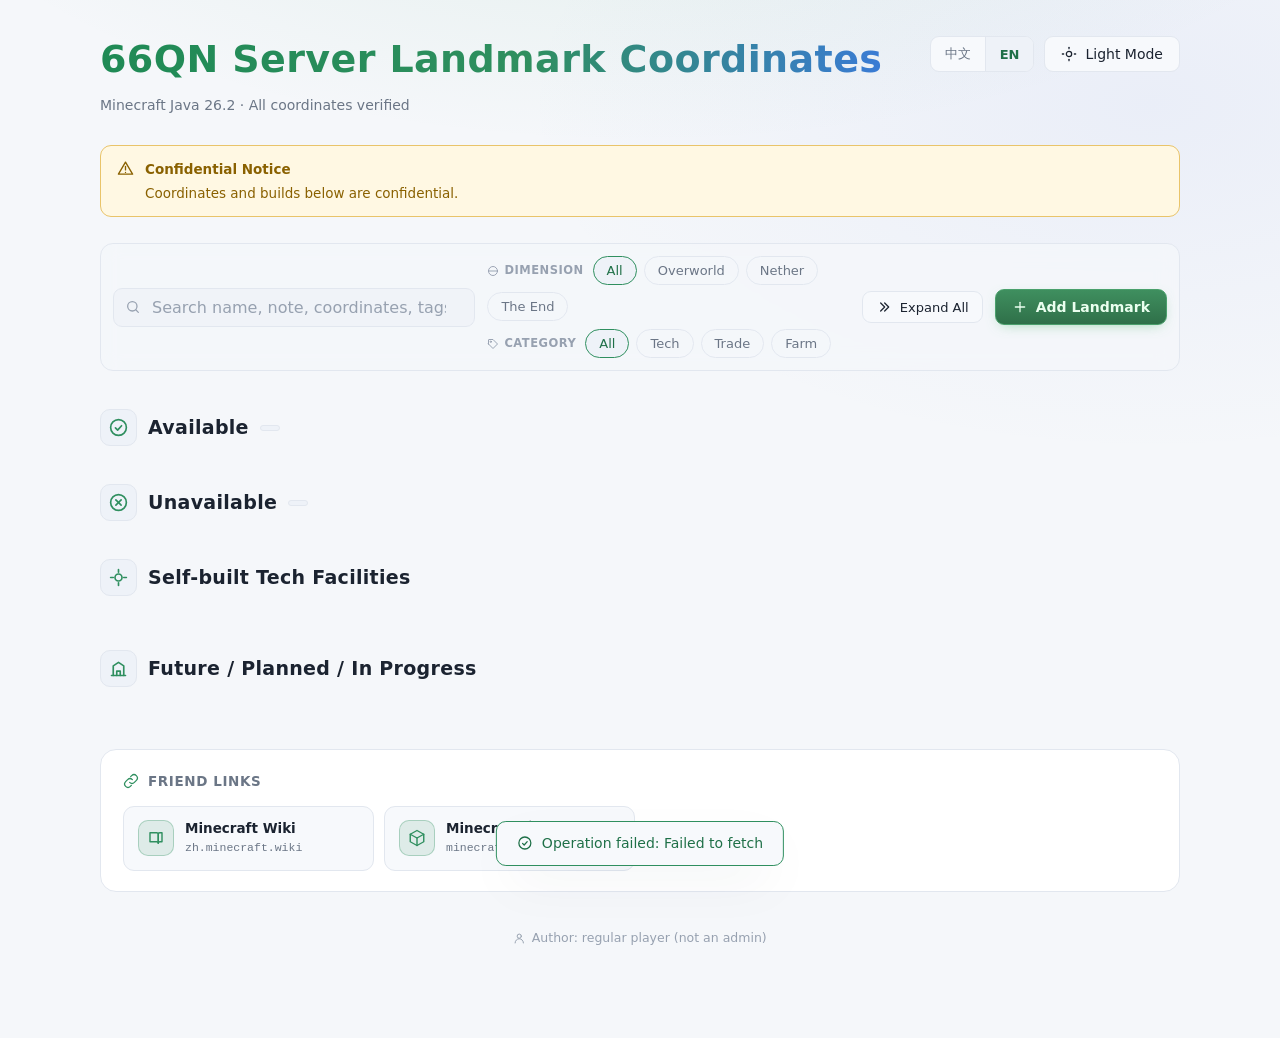
==== commit f34054e5: "Update index.html" ====
--- a/index.html
+++ b/index.html
@@ -75,17 +75,7 @@
   .notice .n-body{flex:1;min-width:0}
   .notice .n-title{font-weight:600;margin-bottom:2px}
   .notice.warn{background:var(--warn-bg);border-color:var(--warn-border);color:var(--warn-text)}
-  .notice.danger{background:var(--danger-bg);border-color:var(--danger-border);color:var(--danger-text)}
-  .seed-row{display:flex;align-items:center;gap:10px;flex-wrap:wrap;margin-top:14px}
-  .seed-label{font-size:12.5px;color:var(--muted);display:flex;align-items:center;gap:6px}
   code.inline{font-family:ui-monospace,SFMono-Regular,Consolas,Menlo,monospace;font-size:12.5px;background:var(--code-bg);border:1px solid var(--border);padding:2px 7px;border-radius:6px;color:var(--code-text)}
-  .panel{background:var(--panel);border:1px solid var(--border);border-radius:14px;padding:18px 20px;margin:18px 0}
-  .panel h2{margin:0 0 12px;font-size:17px;display:flex;align-items:center;gap:9px}
-  .panel h2 .ico{font-size:18px;color:var(--accent)}
-  .panel p{margin:6px 0;font-size:14px;color:var(--text-2)}
-  .panel ul{margin:8px 0 4px;padding-left:0;list-style:none;font-size:14px;color:var(--text-2)}
-  .panel li{margin:6px 0;display:flex;gap:9px;align-items:flex-start}
-  .panel li .ico{font-size:15px;color:var(--accent);margin-top:3px}
   .toolbar{display:flex;gap:12px;align-items:center;flex-wrap:wrap;position:sticky;top:0;z-index:20;margin:26px 0 6px;padding:12px;background:color-mix(in srgb,var(--bg) 82%,transparent);backdrop-filter:blur(10px);-webkit-backdrop-filter:blur(10px);border:1px solid var(--border);border-radius:13px}
   .search-box{flex:1;min-width:190px;position:relative;display:flex;align-items:center}
   .search-box .ico{position:absolute;left:12px;font-size:16px;color:var(--faint);pointer-events:none}
@@ -262,36 +252,10 @@
       <svg class="ico" viewBox="0 0 24 24"><path d="M12 3 2 20h20L12 3z"/><path d="M12 9v5"/><path d="M12 17.5h.01"/></svg>
       <div class="n-body">
         <div class="n-title" data-i18n="warnTitle">保密提示</div>
-        <div data-i18n="warnText">以下坐标、建筑与种子信息注意保密，请勿对外传播。</div>
-      </div>
-    </div>
-    <div class="notice danger">
-      <svg class="ico" viewBox="0 0 24 24"><rect x="4" y="10" width="16" height="11" rx="2"/><path d="M8 10V7a4 4 0 0 1 8 0v3"/><circle cx="12" cy="15.5" r="1.3"/></svg>
-      <div class="n-body">
-        <div class="n-title" data-i18n="seedTitle">世界种子（严禁传播）</div>
-        <div data-i18n="seedText">使用 SeedcrackerX 获取，经验证为真。</div>
-      </div>
-    </div>
-    <div class="seed-row">
-      <span class="seed-label">
-        <svg class="ico" viewBox="0 0 24 24"><circle cx="12" cy="12" r="9"/><path d="M12 7v5l3 2"/></svg>
-        <span data-i18n="seedLabel">种子</span>
-      </span>
-      <code class="inline">-7333588517802470129</code>
-      <button class="btn-copy" data-copy="-7333588517802470129">
-        <svg class="ico" viewBox="0 0 24 24"><rect x="9" y="9" width="11" height="11" rx="2"/><path d="M5 15V5a2 2 0 0 1 2-2h10"/></svg>
-        <span data-i18n="btnCopy">复制</span>
-      </button>
+        <div data-i18n="warnText">以下坐标与建筑信息注意保密，请勿对外传播。</div>
+      </div>
     </div>
   </header>
-
-  <section class="panel">
-    <h2>
-      <svg class="ico" viewBox="0 0 24 24"><path d="M13 2 3 14h7l-1 8 10-12h-7l1-8z"/></svg>
-      <span data-i18n="lskTitle">传送指令 /lsktp</span>
-    </h2>
-    <p data-i18n="lskDesc">可直接传送至某维度的指定坐标，无需权限即可使用。</p>
-  </section>
 
   <div class="toolbar">
     <div class="search-box">
@@ -516,9 +480,7 @@
   zh: {
     docTitle:'66QN 服务器地标坐标总览', title:'66QN 服务器地标坐标总览', subtitle:'Minecraft Java 26.2 · 坐标均为准确无误',
     themeDark:'深色模式', themeLight:'浅色模式',
-    warnTitle:'保密提示', warnText:'以下坐标、建筑与种子信息注意保密，请勿对外传播。',
-    seedTitle:'世界种子（严禁传播）', seedText:'使用 SeedcrackerX 获取，经验证为真。', seedLabel:'种子', btnCopy:'复制',
-    lskTitle:'传送指令 /lsktp', lskDesc:'可直接传送至某维度的指定坐标，无需权限即可使用。',
+    warnTitle:'保密提示', warnText:'以下坐标与建筑信息注意保密，请勿对外传播。',
     searchPlaceholder:'搜索名称、说明、坐标、标签…',
     filterDim:'维度', filterCat:'类别',
     chipAll:'全部', chipOverworld:'主世界', chipNether:'下界', chipEnd:'末地',
@@ -553,9 +515,7 @@
   en: {
     docTitle:'66QN Server Landmark Coordinates', title:'66QN Server Landmark Coordinates', subtitle:'Minecraft Java 26.2 · All coordinates verified',
     themeDark:'Dark Mode', themeLight:'Light Mode',
-    warnTitle:'Confidential Notice', warnText:'Coordinates, builds and seed below are confidential.',
-    seedTitle:'World Seed (STRICTLY CONFIDENTIAL)', seedText:'Obtained via SeedcrackerX, verified genuine.', seedLabel:'Seed', btnCopy:'Copy',
-    lskTitle:'Teleport /lsktp', lskDesc:'Teleport directly to any dimension and coordinate. No permission required.',
+    warnTitle:'Confidential Notice', warnText:'Coordinates and builds below are confidential.',
     searchPlaceholder:'Search name, note, coordinates, tags…',
     filterDim:'Dimension', filterCat:'Category',
     chipAll:'All', chipOverworld:'Overworld', chipNether:'Nether', chipEnd:'The End',
